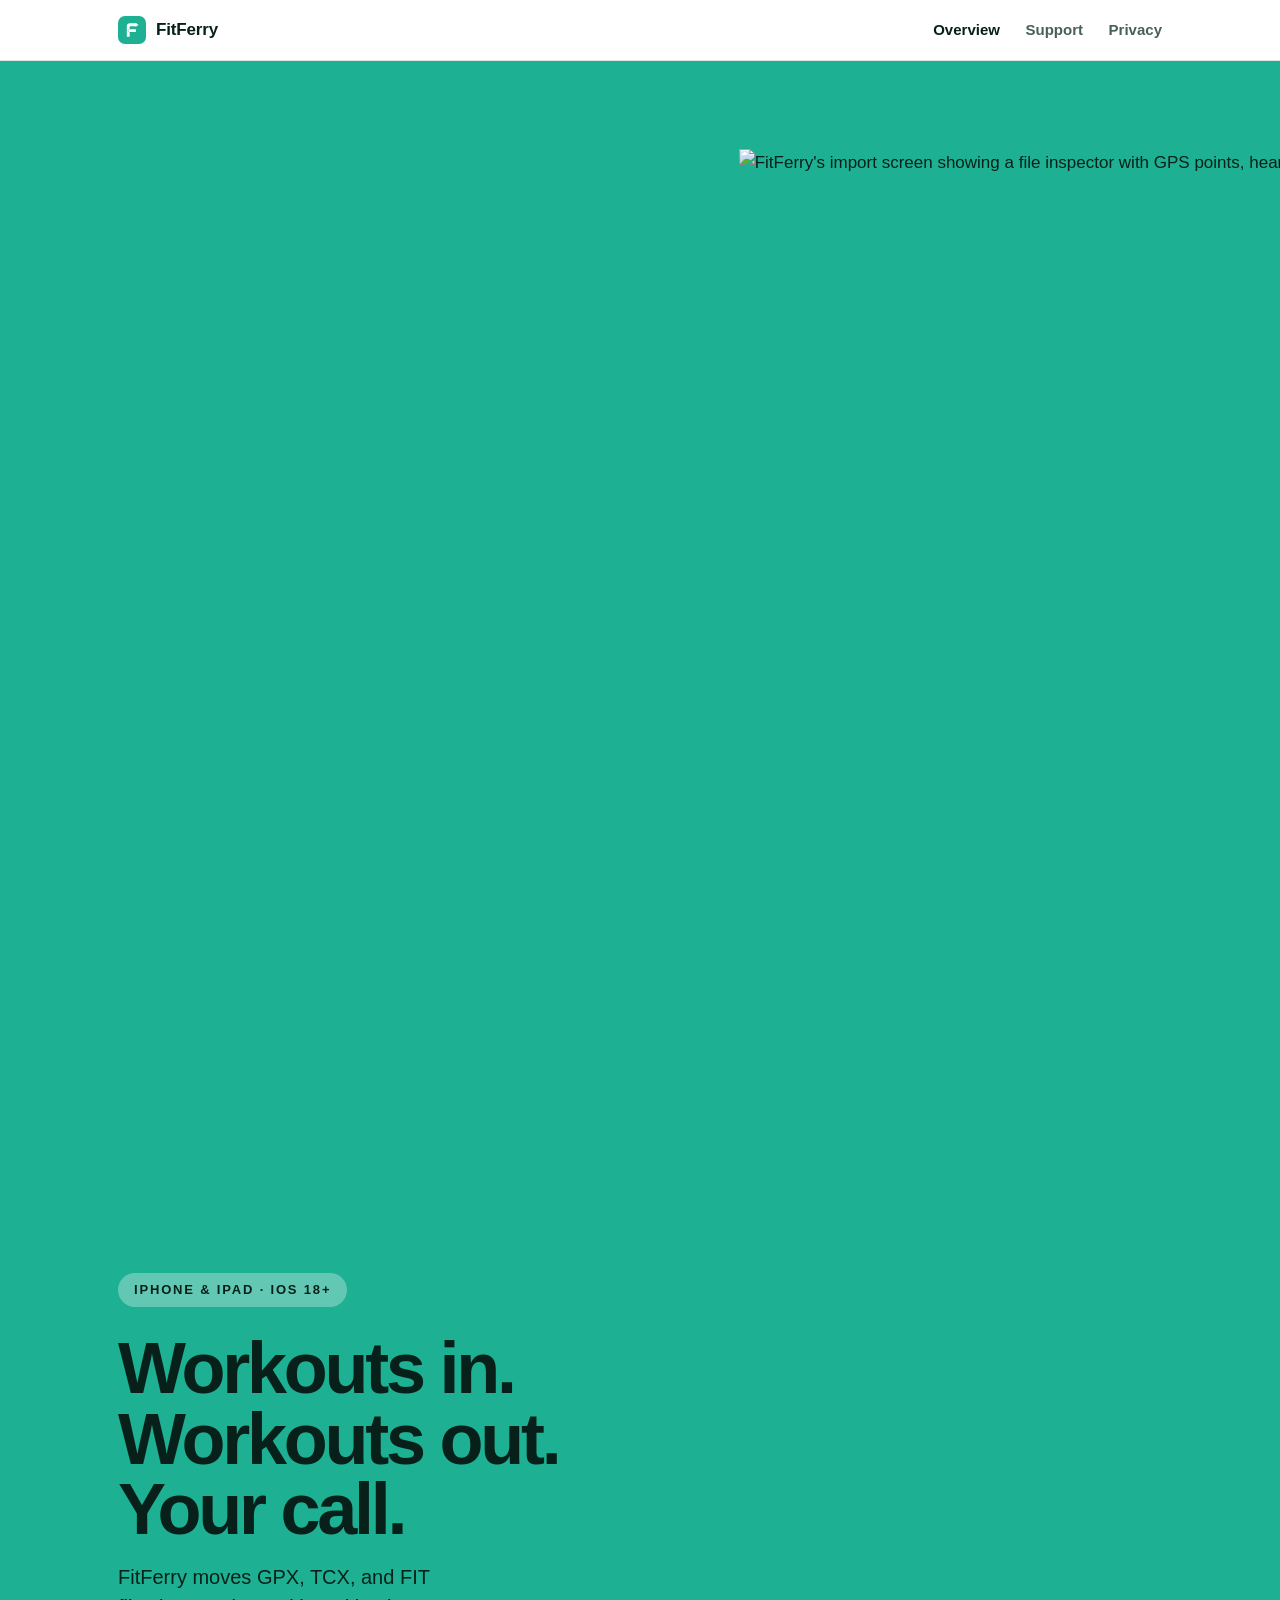
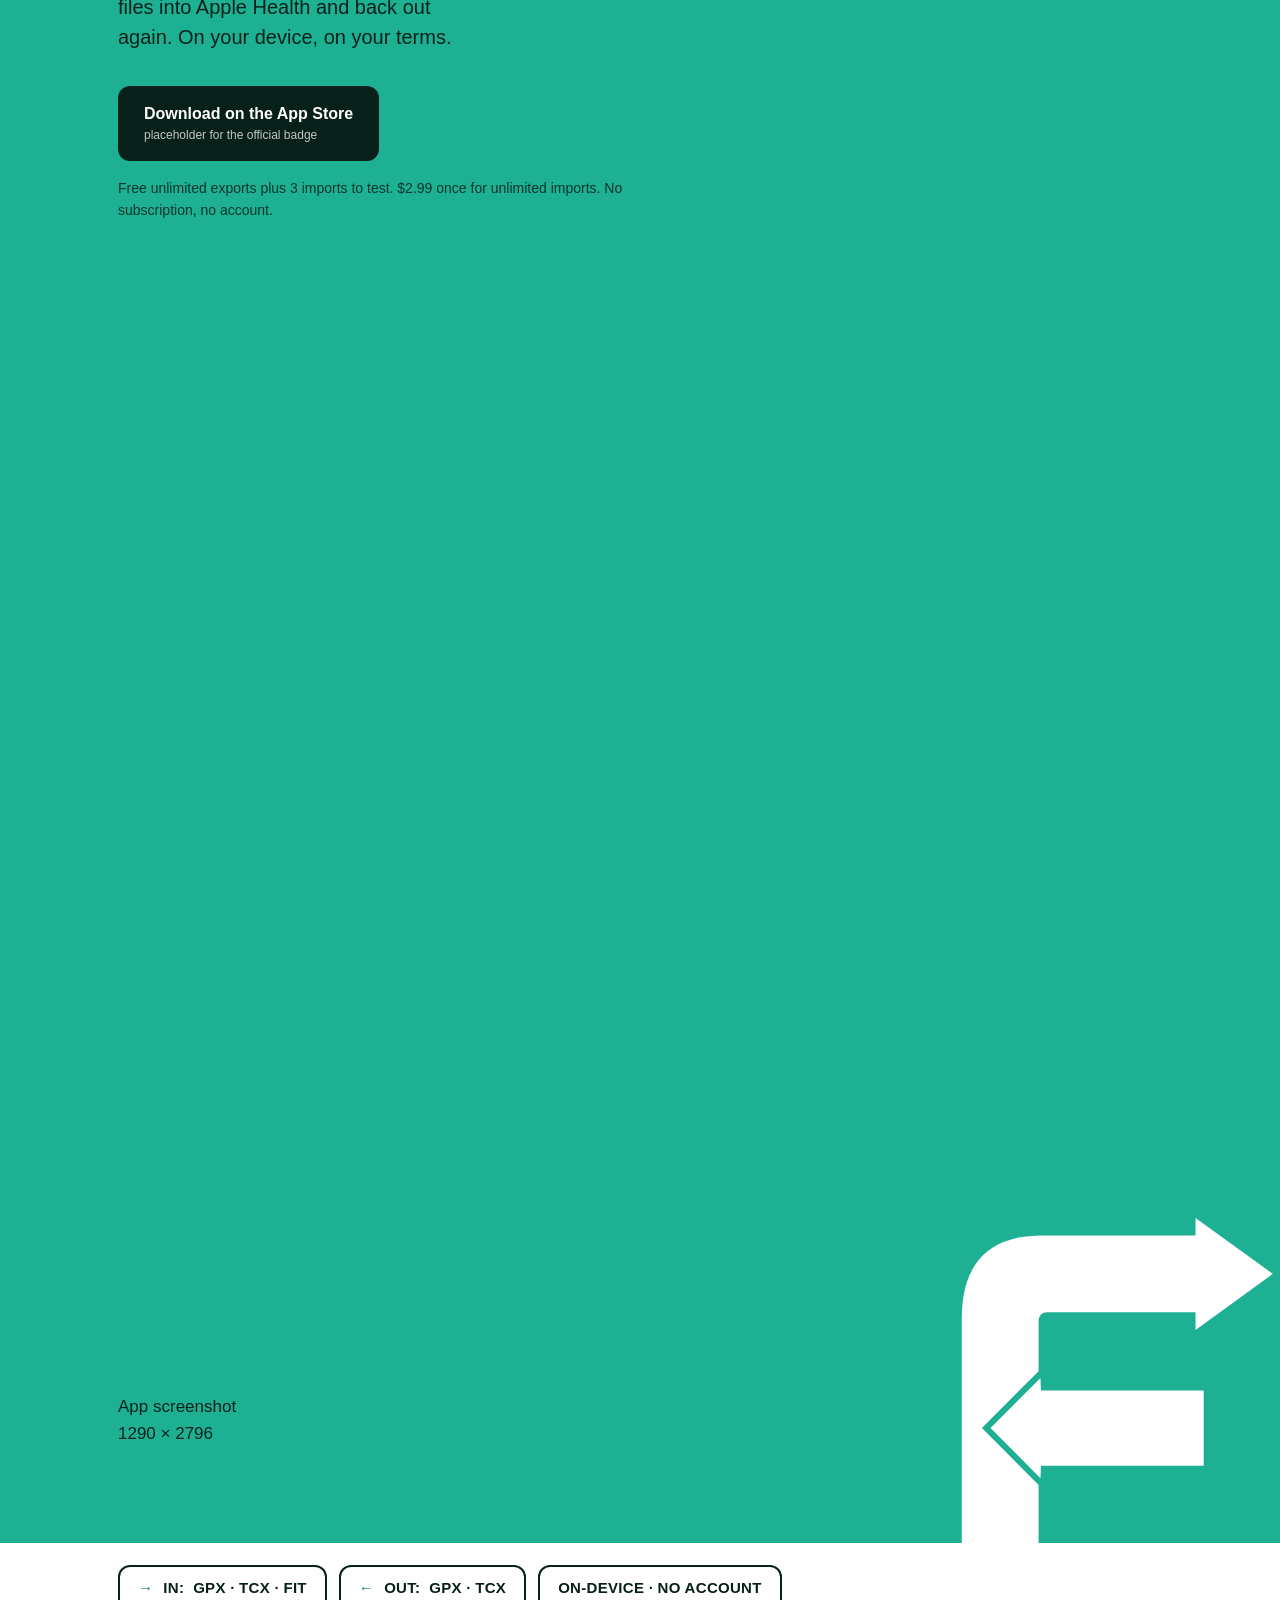
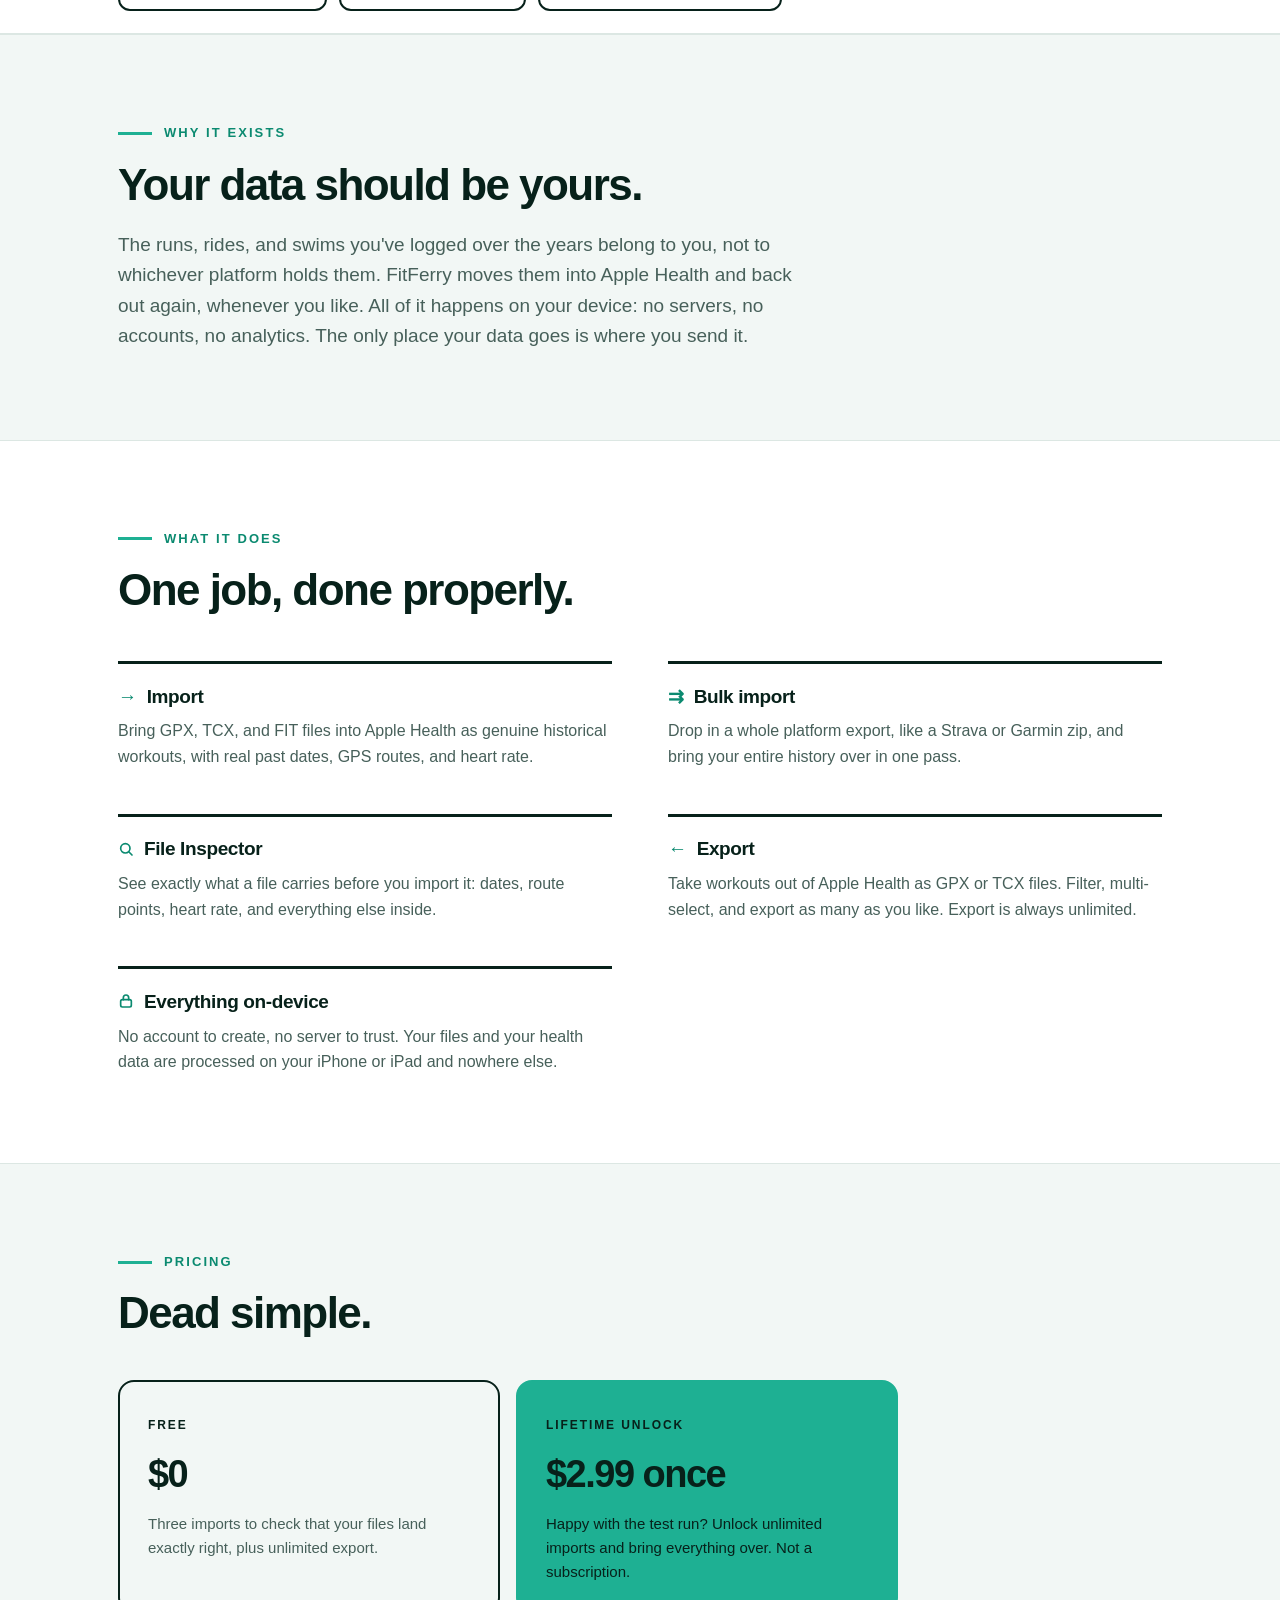
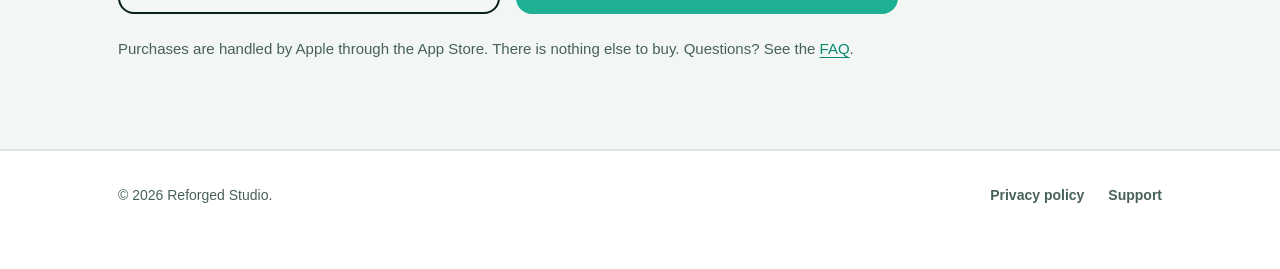
==== fitferry/index.html @ d80f30bd "Update index.html" ====
<!DOCTYPE html>
<html lang="en">
<head>
  <meta charset="utf-8">
  <meta name="viewport" content="width=device-width, initial-scale=1">
  <title>FitFerry — Move workouts in and out of Apple Health</title>
  <meta name="description" content="FitFerry imports GPX, TCX, and FIT files into Apple Health as real historical workouts, and exports them back out. Everything on your device. No account, no subscription.">
  <meta name="theme-color" content="#1EB093">
  <link rel="icon" href="data:image/svg+xml,<svg xmlns='http://www.w3.org/2000/svg' viewBox='0 0 100 100'><rect width='100' height='100' rx='20' fill='%231EB093'/><path fill='%23fff' d='M86 21 L69.9 9.4 L69.9 13 L38 13 Q21.2 13 21.2 30.4 L21.2 87 L37.2 87 L37.2 65 L25.4 53.1 L37.2 41.3 L37.2 31 Q37.2 29 39 29 L69.9 29 L69.9 32.7 Z'/><path fill='%23fff' d='M27.2 53.1 L37.6 42.7 L37.7 45.3 L71.6 45.3 L71.6 61 L37.7 61 L37.6 63.6 Z'/></svg>">
  <link rel="stylesheet" href="styles.css">
</head>
<body>
  <a class="skip-link" href="#main">Skip to content</a>

  <header class="site-header">
    <div class="wrap">
      <a class="brand" href="./">
        <span class="mark">
          <svg width="18" height="18" viewBox="0 0 100 100" aria-hidden="true">
            <path fill="#fff" d="M86 21 L69.9 9.4 L69.9 13 L38 13 Q21.2 13 21.2 30.4 L21.2 87 L37.2 87 L37.2 65 L25.4 53.1 L37.2 41.3 L37.2 31 Q37.2 29 39 29 L69.9 29 L69.9 32.7 Z"/>
            <path fill="#fff" d="M27.2 53.1 L37.6 42.7 L37.7 45.3 L71.6 45.3 L71.6 61 L37.7 61 L37.6 63.6 Z"/>
          </svg>
        </span>
        FitFerry
      </a>
      <nav class="site-nav" aria-label="Site">
        <a href="./" aria-current="page">Overview</a>
        <a href="support.html">Support</a>
        <a href="privacy.html">Privacy</a>
      </nav>
    </div>
  </header>

  <main id="main">

    <!-- ================= Hero ================= -->
    <section class="hero">
      <svg class="big-f" viewBox="0 0 100 100" aria-hidden="true">
        <path fill="#fff" d="M86 21 L69.9 9.4 L69.9 13 L38 13 Q21.2 13 21.2 30.4 L21.2 87 L37.2 87 L37.2 65 L25.4 53.1 L37.2 41.3 L37.2 31 Q37.2 29 39 29 L69.9 29 L69.9 32.7 Z"/>
        <path fill="#fff" d="M27.2 53.1 L37.6 42.7 L37.7 45.3 L71.6 45.3 L71.6 61 L37.7 61 L37.6 63.6 Z"/>
      </svg>
      <div class="wrap">
        <div>
          <span class="tag">iPhone &amp; iPad · iOS 18+</span>
          <h1>Workouts in.<br>Workouts out.<br>Your call.</h1>
          <p class="sub">FitFerry moves GPX, TCX, and FIT files into Apple Health and back out again. On your device, on your terms.</p>

          <!-- PLACEHOLDER: App Store badge.
               Replace this <a> with the official "Download on the App Store" badge
               (SVG from https://developer.apple.com/app-store/marketing/guidelines/)
               and set href to the real App Store product URL. -->
          <a class="cta" href="#">Download on the App Store<small>placeholder for the official badge</small></a>

          <p class="fine">Free unlimited exports plus 3 imports to test. $2.99 once for unlimited imports. No subscription, no account.</p>
        </div>

        <!-- PLACEHOLDER: hero screenshot.
             Replace the inner text with an <img> of the app's main screen.
             Intended asset: iPhone screenshot, 1290 × 2796 px (6.7-inch),
             displayed inside this CSS device frame. Include descriptive alt text. -->
        <img src="hero-screenshot.png" alt="FitFerry's import screen showing a file inspector with GPS points, heart rate, and elevation data" width="1290" height="2796">
          <span>App screenshot<br>1290 × 2796</span>
        </div>
      </div>
    </section>

    <!-- ================= Signpost row ================= -->
    <div class="signs">
      <div class="wrap">
        <span class="sign"><span class="arr" aria-hidden="true">→</span> IN:&nbsp;&nbsp;GPX · TCX · FIT</span>
        <span class="sign"><span class="arr" aria-hidden="true">←</span> OUT:&nbsp;&nbsp;GPX · TCX</span>
        <span class="sign">ON-DEVICE · NO ACCOUNT</span>
      </div>
    </div>

    <!-- ================= Ethos ================= -->
    <section class="section band">
      <div class="wrap">
        <span class="eyebrow">Why it exists</span>
        <h2>Your data should be yours.</h2>
        <p class="lede">The runs, rides, and swims you've logged over the years belong to you, not to whichever platform holds them. FitFerry moves them into Apple Health and back out again, whenever you like. All of it happens on your device: no servers, no accounts, no analytics. The only place your data goes is where you send it.</p>
      </div>
    </section>

    <!-- ================= Features ================= -->
    <section class="section" aria-labelledby="features-heading">
      <div class="wrap">
        <span class="eyebrow">What it does</span>
        <h2 id="features-heading">One job, done properly.</h2>

        <div class="features-grid">
          <article class="feature">
            <h3><span class="a" aria-hidden="true">→</span> Import</h3>
            <p>Bring GPX, TCX, and FIT files into Apple Health as genuine historical workouts, with real past dates, GPS routes, and heart rate.</p>
          </article>

          <article class="feature">
            <h3><span class="a" aria-hidden="true">⇉</span> Bulk import</h3>
            <p>Drop in a whole platform export, like a Strava or Garmin zip, and bring your entire history over in one pass.</p>
          </article>

          <article class="feature">
            <h3><span class="a" aria-hidden="true"><svg width="16" height="16" viewBox="0 0 24 24" fill="none" stroke="currentColor" stroke-width="2.5" stroke-linecap="round" style="position:relative; top:1.5px"><circle cx="11" cy="11" r="7"/><path d="m21 21-4.5-4.5"/></svg></span> File Inspector</h3>
            <p>See exactly what a file carries before you import it: dates, route points, heart rate, and everything else inside.</p>
          </article>

          <article class="feature">
            <h3><span class="a" aria-hidden="true">←</span> Export</h3>
            <p>Take workouts out of Apple Health as GPX or TCX files. Filter, multi-select, and export as many as you like. Export is always unlimited.</p>
          </article>

          <article class="feature">
            <h3><span class="a" aria-hidden="true"><svg width="16" height="16" viewBox="0 0 24 24" fill="none" stroke="currentColor" stroke-width="2.5" stroke-linecap="round" stroke-linejoin="round" style="position:relative; top:1.5px"><rect x="4" y="10" width="16" height="11" rx="2.5"/><path d="M8 10V7a4 4 0 0 1 8 0v3"/></svg></span> Everything on-device</h3>
            <p>No account to create, no server to trust. Your files and your health data are processed on your iPhone or iPad and nowhere else.</p>
          </article>
        </div>
      </div>
    </section>

    <!-- ================= Pricing ================= -->
    <section class="section band" aria-labelledby="pricing-heading">
      <div class="wrap">
        <span class="eyebrow">Pricing</span>
        <h2 id="pricing-heading">Dead simple.</h2>

        <div class="pricing-grid">
          <div class="price">
            <span class="p-label">Free</span>
            <span class="p-num">$0</span>
            <p>Three imports to check that your files land exactly right, plus unlimited export.</p>
          </div>
          <div class="price hot">
            <span class="p-label">Lifetime unlock</span>
            <span class="p-num">$2.99 once</span>
            <p>Happy with the test run? Unlock unlimited imports and bring everything over. Not a subscription.</p>
          </div>
        </div>

        <p class="pricing-note">Purchases are handled by Apple through the App Store. There is nothing else to buy. Questions? See the <a href="support.html#faq">FAQ</a>.</p>
      </div>
    </section>

  </main>

  <footer class="site-footer">
    <div class="wrap">
      <p>© 2026 Reforged Studio.</p>
      <nav class="footer-nav" aria-label="Footer">
        <a href="privacy.html">Privacy policy</a>
        <a href="support.html">Support</a>
      </nav>
    </div>
  </footer>
</body>
</html>
---- fitferry/styles.css ----
/* ==========================================================================
   FitFerry — styles.css
   Direction: "Wayfinding". Flat brand green, heavy tight type, arrows
   doing real work. One stylesheet for all three pages. No frameworks.
   ========================================================================== */

/* ---- Tokens ------------------------------------------------------------ */

:root {
  color-scheme: light dark;

  --green: #1EB093;        /* brand green, sampled from the app icon */
  --green-text: #0B8A70;   /* darker green, safe for text on light bg */
  --ink: #07211A;
  --ink-2: #47605A;
  --paper: #FFFFFF;
  --paper-2: #F2F7F5;
  --line: #DCE7E3;

  /* green blocks are always brand green, in both color schemes */
  --hero-ink: #07211A;

  --col: 1100px;
  --measure: 64ch;
}

@media (prefers-color-scheme: dark) {
  :root {
    --green-text: #2BC7A4;
    --ink: #E9F1EE;
    --ink-2: #93A8A1;
    --paper: #0C1512;
    --paper-2: #101B17;
    --line: #22332D;
  }
}

/* ---- Base -------------------------------------------------------------- */

* { box-sizing: border-box; }

html { scroll-behavior: smooth; }

@media (prefers-reduced-motion: reduce) {
  html { scroll-behavior: auto; }
  *, *::before, *::after {
    animation-duration: 0.01ms !important;
    transition-duration: 0.01ms !important;
  }
}

body {
  margin: 0;
  background: var(--paper);
  color: var(--ink);
  font-family: -apple-system, BlinkMacSystemFont, "SF Pro Text", "Segoe UI",
    Roboto, Helvetica, Arial, sans-serif;
  font-size: 1.0625rem;
  line-height: 1.6;
  -webkit-font-smoothing: antialiased;
  text-rendering: optimizeLegibility;
}

h1, h2, h3 { text-wrap: balance; margin: 0 0 0.5em; }
p { margin: 0 0 1em; }
p:last-child { margin-bottom: 0; }

a { color: var(--green-text); text-underline-offset: 0.18em; }
a:hover { color: var(--ink); }

:focus-visible {
  outline: 3px solid var(--green);
  outline-offset: 3px;
  border-radius: 4px;
}

.wrap {
  max-width: var(--col);
  margin: 0 auto;
  padding: 0 clamp(1.25rem, 4vw, 1.75rem);
}

/* Skip link */
.skip-link {
  position: absolute; left: -999px; top: 0; z-index: 10;
  background: var(--ink); color: var(--paper);
  padding: 0.6rem 1rem; border-radius: 0 0 10px 0;
  font-weight: 700; text-decoration: none;
}
.skip-link:focus { left: 0; }

/* Eyebrow with signage bar */
.eyebrow {
  display: flex; align-items: center; gap: 12px;
  font-size: 0.8125rem; font-weight: 800;
  letter-spacing: 0.16em; text-transform: uppercase;
  color: var(--green-text); margin-bottom: 1.1rem;
}
.eyebrow::before { content: ""; width: 34px; height: 3px; background: var(--green); flex: none; }

h2 {
  font-size: clamp(1.9rem, 4vw, 2.75rem);
  font-weight: 800; letter-spacing: -0.035em; line-height: 1.05;
}
.lede { font-size: 1.1875rem; color: var(--ink-2); max-width: var(--measure); text-wrap: pretty; }

/* ---- Header ------------------------------------------------------------ */

.site-header { border-bottom: 1px solid var(--line); background: var(--paper); }
.site-header .wrap {
  display: flex; align-items: center; justify-content: space-between;
  gap: 1rem; height: 60px;
}
.brand {
  display: inline-flex; align-items: center; gap: 10px;
  font-weight: 700; font-size: 1.0625rem; letter-spacing: -0.01em;
  color: var(--ink); text-decoration: none;
}
.brand:hover { color: var(--ink); }
.mark {
  width: 28px; height: 28px; border-radius: 7px;
  background: var(--green); display: grid; place-items: center; flex: none;
}
.site-nav { display: flex; gap: clamp(1rem, 3vw, 1.6rem); }
.site-nav a {
  color: var(--ink-2); text-decoration: none;
  font-size: 0.9375rem; font-weight: 600;
}
.site-nav a:hover, .site-nav a[aria-current="page"] { color: var(--ink); }

/* ---- Green blocks: home hero + sub-page headers ------------------------- */

.hero, .page-hero {
  background: var(--green); color: var(--hero-ink);
  position: relative; overflow: hidden;
}
.hero a:not(.cta), .page-hero a { color: var(--hero-ink); }

.tag {
  display: inline-flex; align-items: center;
  font-size: 0.8125rem; font-weight: 800;
  letter-spacing: 0.14em; text-transform: uppercase;
  background: rgba(255, 255, 255, 0.3);
  border-radius: 999px; padding: 7px 16px; margin-bottom: 1.6rem;
}

/* Home hero */
.hero .wrap {
  position: relative; z-index: 1;
  padding-top: clamp(3.5rem, 8vw, 5.5rem);
  padding-bottom: clamp(3.5rem, 8vw, 6rem);
  display: grid;
  grid-template-columns: minmax(0, 1.15fr) minmax(0, 0.85fr);
  gap: clamp(2rem, 5vw, 3rem);
  align-items: center;
}
.hero h1 {
  font-size: clamp(2.75rem, 6.5vw, 4.5rem);
  line-height: 0.98; font-weight: 800; letter-spacing: -0.045em;
  margin-bottom: 1.1rem;
}
.hero .sub {
  font-size: 1.25rem; line-height: 1.5; font-weight: 500;
  max-width: 30ch; margin-bottom: 2.1rem; text-wrap: pretty;
}
.cta {
  display: inline-block; background: var(--hero-ink); color: #fff;
  text-decoration: none; font-weight: 700; font-size: 1rem;
  padding: 15px 26px; border-radius: 12px;
}
.cta:hover { color: #fff; background: #0d3229; }
.cta small { display: block; font-weight: 500; font-size: 0.75rem; opacity: 0.75; }
.hero .fine { font-size: 0.875rem; font-weight: 500; margin-top: 1rem; opacity: 0.85; }

/* Sub-page header band */
.page-hero .wrap {
  position: relative; z-index: 1;
  padding-top: clamp(2.75rem, 6vw, 4rem);
  padding-bottom: clamp(2.75rem, 6vw, 4rem);
}
.page-hero h1 {
  font-size: clamp(2.5rem, 5.5vw, 3.75rem);
  line-height: 0.98; font-weight: 800; letter-spacing: -0.045em;
  margin-bottom: 0.6rem;
}
.page-hero .sub {
  font-size: 1.1875rem; font-weight: 500; max-width: 52ch;
  margin: 0; text-wrap: pretty;
}
.page-hero .doc-date { font-size: 0.875rem; font-weight: 600; margin: 1.1rem 0 0; opacity: 0.85; }

/* Giant watermark of the app mark, cropped by the block edge */
.big-f { position: absolute; right: -60px; bottom: -110px; width: 480px; }
.page-hero .big-f { width: 300px; right: -70px; bottom: -130px; }

/* Device frame (screenshot placeholder) */
.device {
  justify-self: center; position: relative; z-index: 1;
  width: min(240px, 64vw); aspect-ratio: 1290 / 2796;
  border: 9px solid var(--hero-ink); border-radius: 40px;
  background: #fff; color: #47605A;
  display: grid; place-items: center; text-align: center;
  font-size: 0.8125rem; padding: 0.75rem;
  box-shadow: 0 30px 60px -30px rgba(4, 40, 32, 0.55);
}

/* ---- Signpost rows ------------------------------------------------------- */

.signs { border-bottom: 1px solid var(--line); background: var(--paper); }
.signs .wrap { display: flex; flex-wrap: wrap; gap: 12px; padding-top: 22px; padding-bottom: 22px; }
.sign {
  display: inline-flex; align-items: center; gap: 10px;
  border: 2px solid var(--ink); border-radius: 12px;
  padding: 9px 18px; font-weight: 800; font-size: 0.9375rem;
  letter-spacing: 0.02em; color: var(--ink);
}
.sign .arr { color: var(--green-text); }
a.sign { text-decoration: none; }
a.sign:hover { background: var(--paper-2); color: var(--ink); }

/* ---- Sections ------------------------------------------------------------ */

.section { padding: clamp(3.5rem, 8vw, 5.5rem) 0; }
.band { background: var(--paper-2); border-top: 1px solid var(--line); border-bottom: 1px solid var(--line); }

/* Features */
.features-grid {
  display: grid; grid-template-columns: repeat(2, minmax(0, 1fr));
  gap: 2.75rem 3.5rem; margin-top: 3rem;
}
.feature { border-top: 3px solid var(--ink); padding-top: 1.1rem; }
.feature h3 {
  font-size: 1.1875rem; font-weight: 800; letter-spacing: -0.02em;
  display: flex; gap: 10px; align-items: baseline; margin-bottom: 0.4rem;
}
.feature h3 .a { color: var(--green-text); flex: none; }
.feature p { color: var(--ink-2); font-size: 1rem; }

/* Pricing */
.pricing-grid {
  display: grid; grid-template-columns: repeat(2, minmax(0, 1fr));
  gap: 16px; max-width: 780px; margin-top: 2.75rem;
}
.price { border: 2px solid var(--ink); border-radius: 16px; padding: 28px; }
.price.hot { background: var(--green); border-color: var(--green); color: #07211A; }
.price .p-label {
  font-size: 0.75rem; font-weight: 800;
  letter-spacing: 0.16em; text-transform: uppercase;
}
.price .p-num {
  display: block; font-size: 2.375rem; font-weight: 800;
  letter-spacing: -0.04em; margin: 6px 0 8px;
}
.price p { margin: 0; font-size: 0.9375rem; color: var(--ink-2); font-weight: 500; }
.price.hot p { color: #07211A; }
.pricing-note { margin-top: 1.4rem; font-size: 0.9375rem; color: var(--ink-2); }

/* FAQ */
.faq { margin-top: 2.75rem; max-width: var(--measure); display: grid; gap: 2rem; }
.faq h3 { font-size: 1.125rem; font-weight: 800; letter-spacing: -0.015em; margin-bottom: 0.35rem; }
.faq h3::before { content: "→ "; color: var(--green-text); }
.faq p { color: var(--ink-2); }

/* ---- Footer --------------------------------------------------------------- */

.site-footer {
  border-top: 1px solid var(--line);
  padding: 2.1rem 0 3rem; color: var(--ink-2); font-size: 0.875rem;
}
.site-footer .wrap {
  display: flex; flex-wrap: wrap; justify-content: space-between;
  align-items: baseline; gap: 0.75rem 2rem;
}
.footer-nav { display: flex; gap: 1.5rem; }
.footer-nav a { color: var(--ink-2); text-decoration: none; font-weight: 600; }
.footer-nav a:hover { color: var(--ink); text-decoration: underline; }

/* ---- Document content (privacy, support) ----------------------------------- */

.doc { padding: clamp(2.75rem, 6vw, 4rem) 0 clamp(3.5rem, 8vw, 5.5rem); }
/* Same column as the banner above, so body copy lines up with the banner
   text on the left; individual blocks are capped for a readable measure. */
.doc .wrap { max-width: var(--col); }
.doc .wrap > * { max-width: 800px; }
.doc > .wrap > p:first-child { font-size: 1.125rem; }

/* Signage bar above every section heading */
.doc h2 {
  font-size: clamp(1.5rem, 3vw, 1.875rem);
  font-weight: 800; letter-spacing: -0.03em;
  margin-top: 3rem;
}
.doc h2::before {
  content: ""; display: block;
  width: 34px; height: 4px; background: var(--green);
  margin-bottom: 12px; border-radius: 2px;
}
.doc h3 { font-size: 1.0625rem; font-weight: 800; letter-spacing: -0.01em; margin-top: 2rem; }
.doc h3::before { content: "→ "; color: var(--green-text); }

.doc p, .doc li { color: var(--ink-2); }
.doc p strong, .doc li strong { color: var(--ink); }

/* Arrow list markers */
.doc ul { margin: 0 0 1em; padding: 0; list-style: none; }
.doc li { position: relative; padding-left: 1.6rem; margin-bottom: 0.55em; }
.doc li::before {
  content: "→"; position: absolute; left: 0; top: 0;
  color: var(--green-text); font-weight: 800;
}

/* Sign-style callout */
.callout {
  border: 2px solid var(--ink); border-radius: 14px;
  padding: 1.1rem 1.35rem; margin: 1.75rem 0;
}
.callout p { margin: 0; color: var(--ink); font-weight: 500; }
.callout p strong { text-transform: uppercase; letter-spacing: 0.08em; font-size: 0.8125rem; display: block; margin-bottom: 0.35rem; color: var(--green-text); }

/* Contact sign: the email as a destination */
.contact-sign {
  display: inline-flex; align-items: center; gap: 12px;
  border: 2px solid var(--ink); border-radius: 14px;
  padding: 16px 24px; margin-top: 0.5rem;
  font-weight: 800; font-size: 1.125rem; letter-spacing: -0.01em;
  color: var(--ink); text-decoration: none;
}
.contact-sign .arr { color: var(--green-text); }
.contact-sign:hover { background: var(--paper-2); color: var(--ink); }

/* ---- Responsive ------------------------------------------------------------ */

@media (max-width: 860px) {
  .hero .wrap { grid-template-columns: 1fr; }
  .big-f { width: 340px; right: -90px; bottom: -80px; }
  .page-hero .big-f { width: 240px; right: -80px; bottom: -110px; }
  .device { margin-top: 0.5rem; }
  .features-grid { grid-template-columns: 1fr; gap: 2.25rem; }
  .pricing-grid { grid-template-columns: 1fr; }
}

@media (max-width: 480px) {
  .site-nav { gap: 0.9rem; }
  .site-nav a { font-size: 0.875rem; }
  .hero h1 { font-size: clamp(2.4rem, 11vw, 2.75rem); }
}

/* ---- Print (the privacy policy is a document people may print) ------------- */

@media print {
  .site-header, .site-footer, .signs, .big-f { display: none; }
  body { background: #fff; color: #000; }
  .hero, .page-hero { background: #fff; color: #000; }
  .doc p, .doc li { color: #222; }
  a { color: #000; }
}
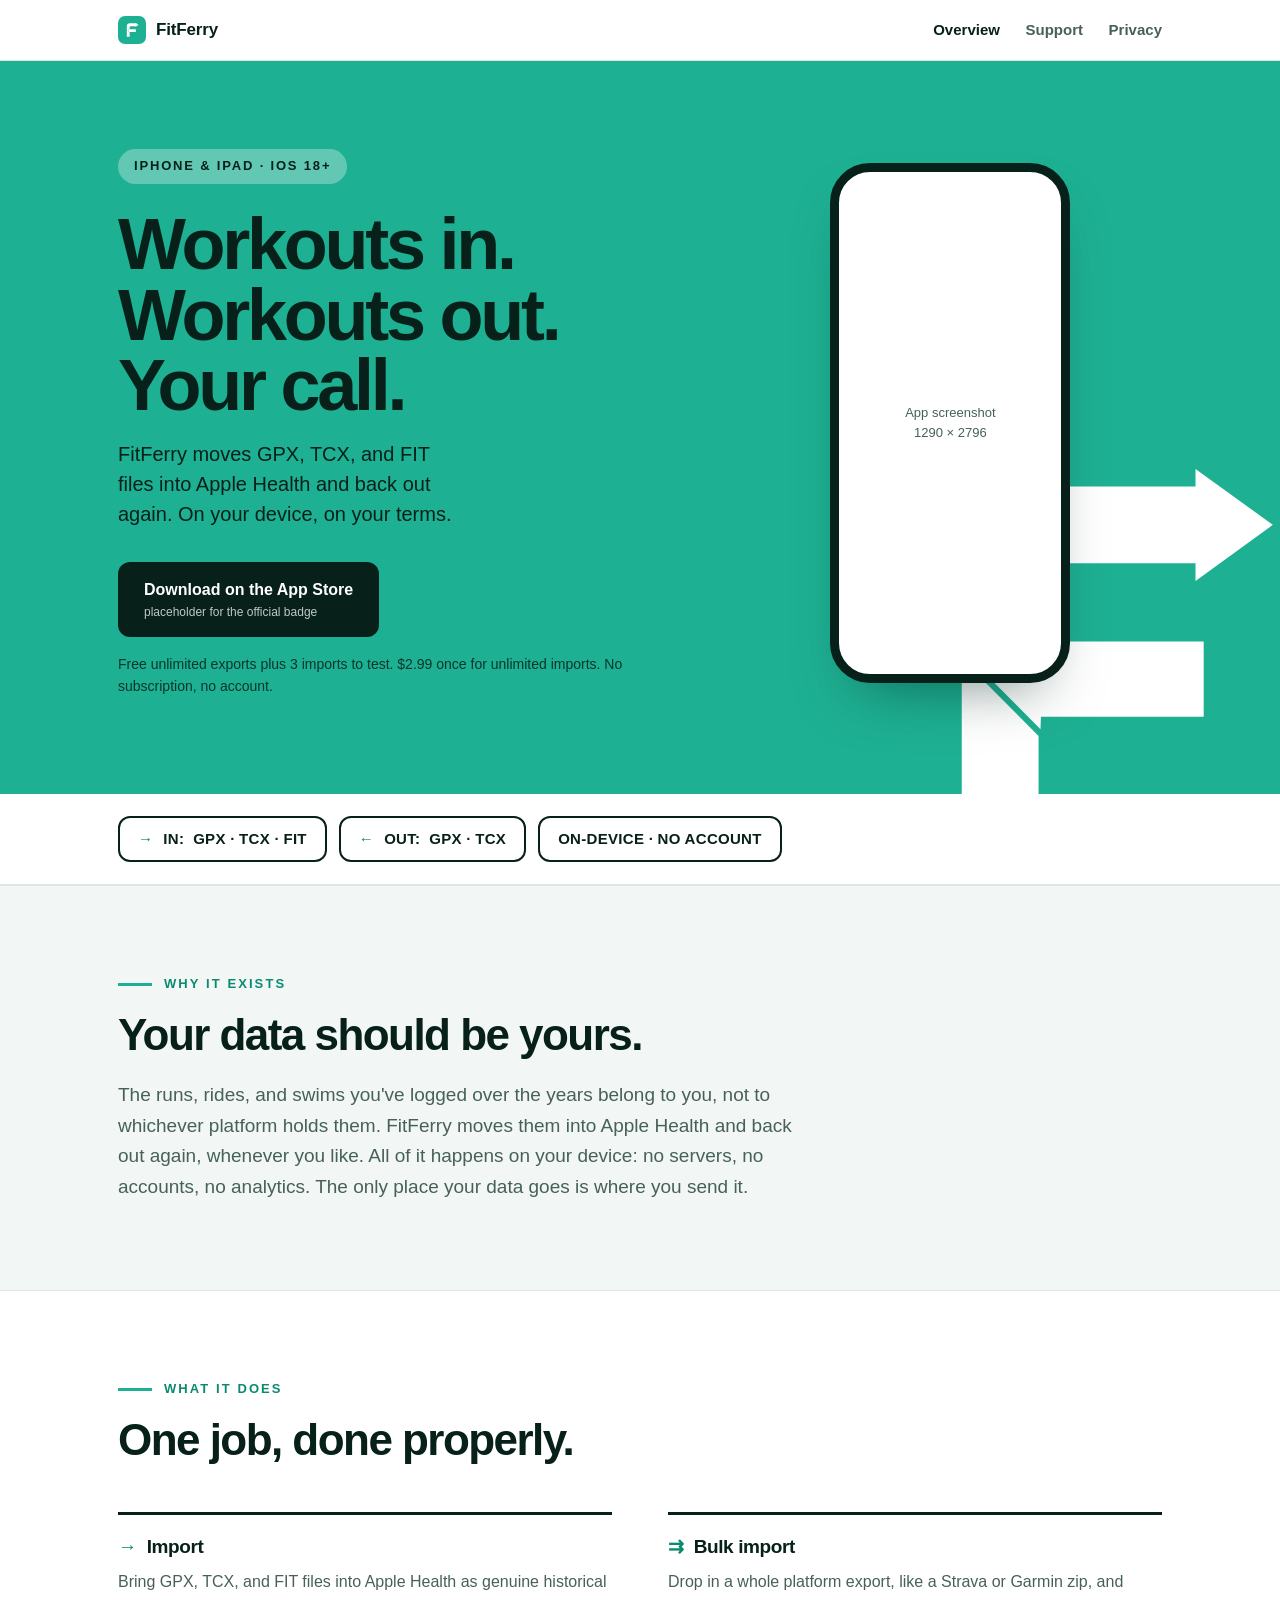
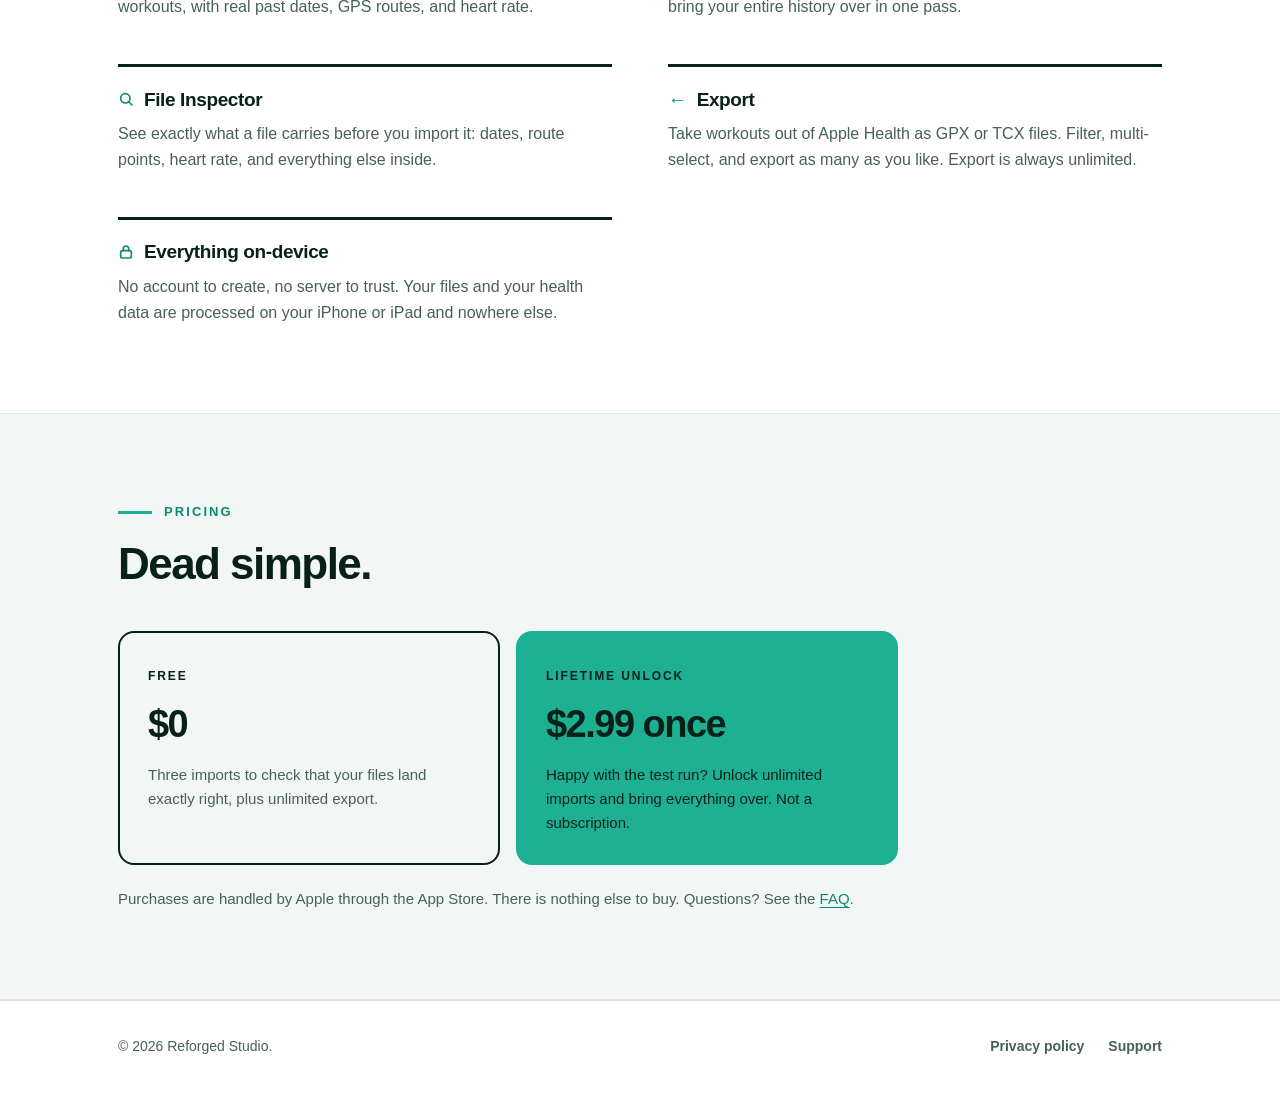
==== commit 81fcf168: "Update index.html" ====
--- a/fitferry/index.html
+++ b/fitferry/index.html
@@ -58,7 +58,7 @@
              Replace the inner text with an <img> of the app's main screen.
              Intended asset: iPhone screenshot, 1290 × 2796 px (6.7-inch),
              displayed inside this CSS device frame. Include descriptive alt text. -->
-        <img src="hero-screenshot.png" alt="FitFerry's import screen showing a file inspector with GPS points, heart rate, and elevation data" width="1290" height="2796">
+        <div class="device" role="img" aria-label="Placeholder for a screenshot of FitFerry's import screen">
           <span>App screenshot<br>1290 × 2796</span>
         </div>
       </div>
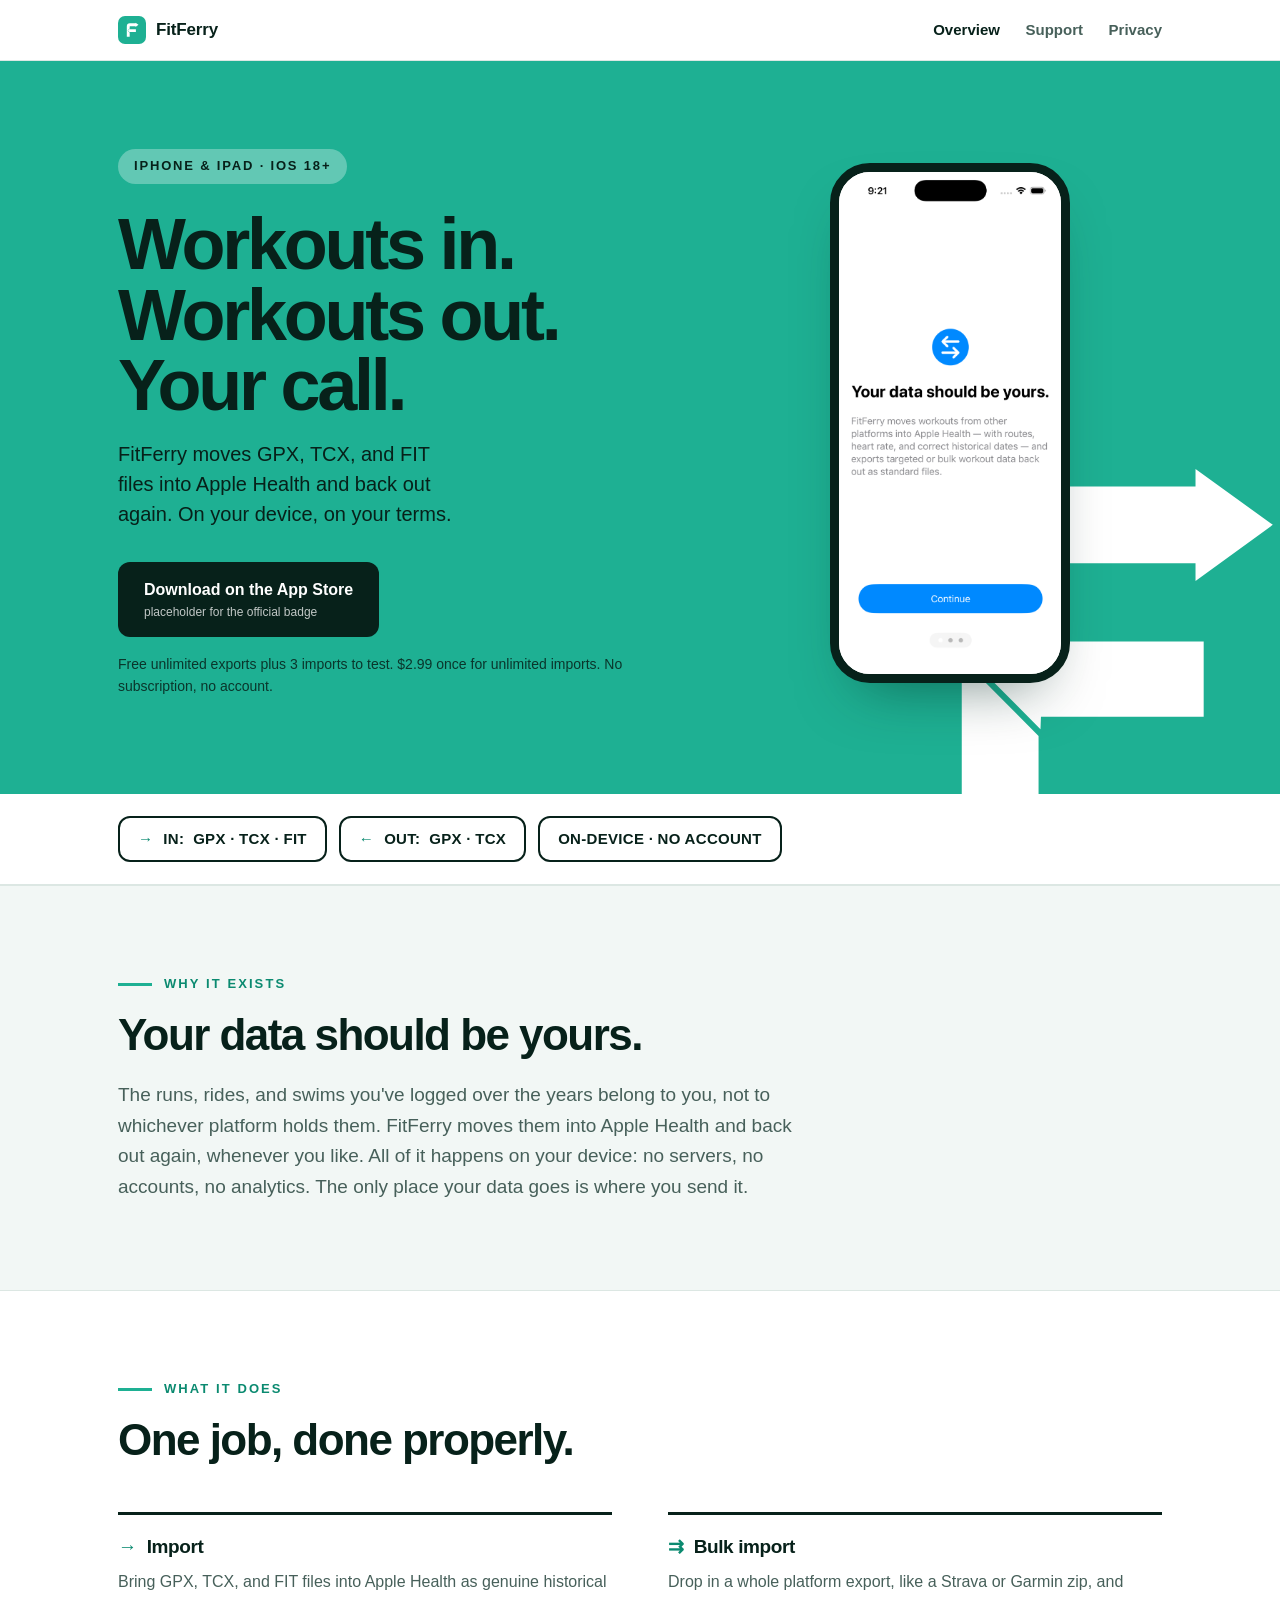
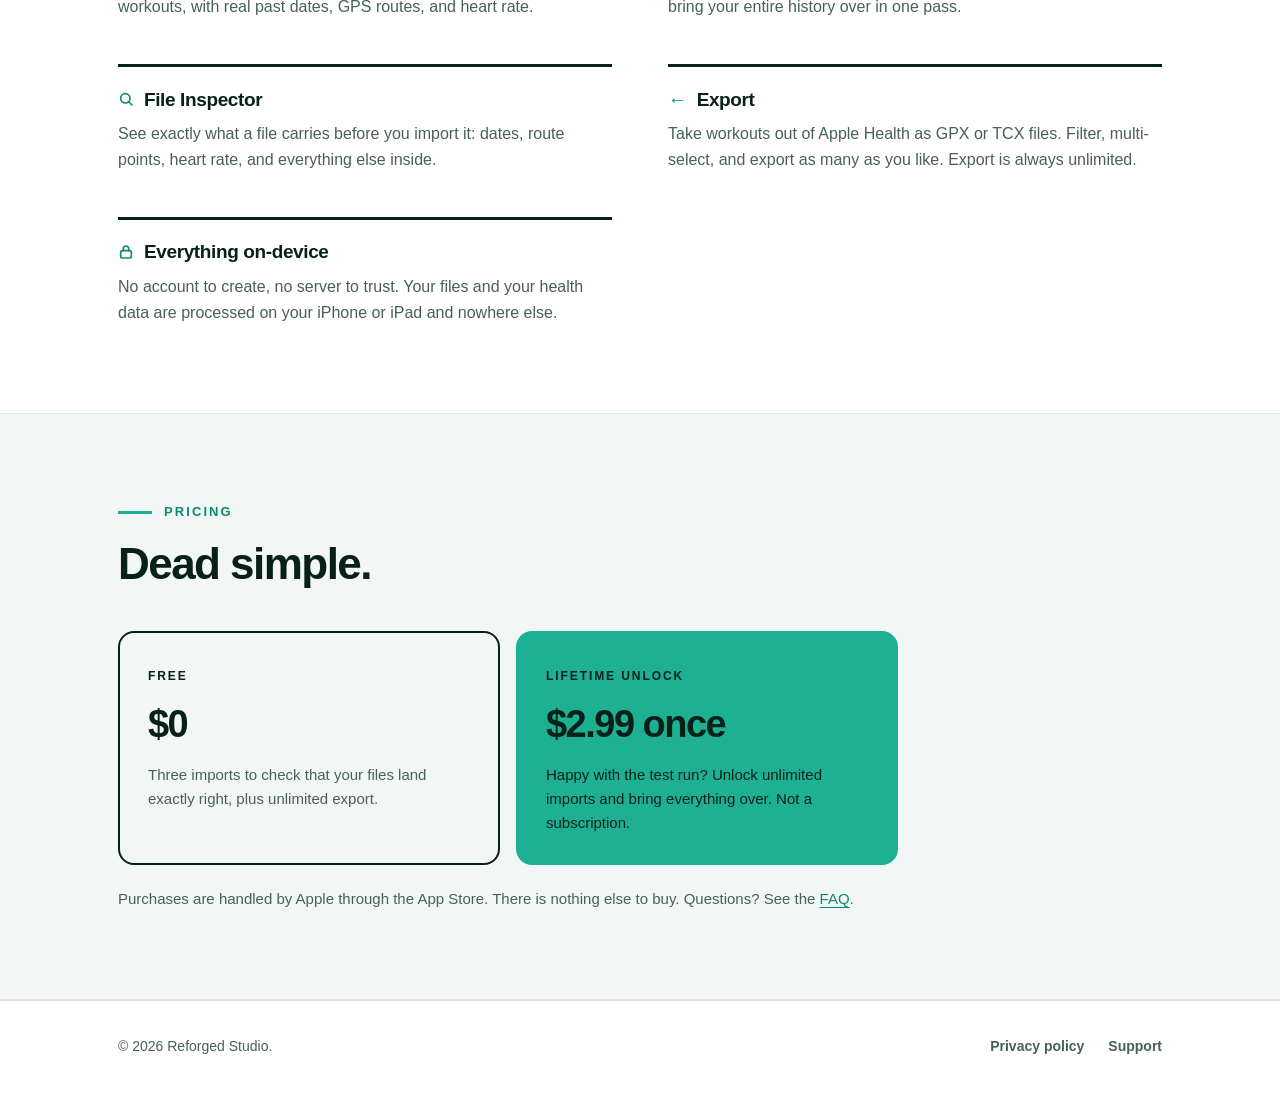
==== commit 10781f79: "Update index.html" ====
--- a/fitferry/index.html
+++ b/fitferry/index.html
@@ -58,8 +58,8 @@
              Replace the inner text with an <img> of the app's main screen.
              Intended asset: iPhone screenshot, 1290 × 2796 px (6.7-inch),
              displayed inside this CSS device frame. Include descriptive alt text. -->
-        <div class="device" role="img" aria-label="Placeholder for a screenshot of FitFerry's import screen">
-          <span>App screenshot<br>1290 × 2796</span>
+        <div class="device">
+          <img src="hero-screenshot.png" alt="FitFerry's import screen showing a file inspector with GPS route, heart rate, and elevation data" width="1290" height="2796">
         </div>
       </div>
     </section>
--- a/fitferry/styles.css
+++ b/fitferry/styles.css
@@ -200,8 +200,14 @@
   border: 9px solid var(--hero-ink); border-radius: 40px;
   background: #fff; color: #47605A;
   display: grid; place-items: center; text-align: center;
-  font-size: 0.8125rem; padding: 0.75rem;
+  font-size: 0.8125rem; padding: 0;
   box-shadow: 0 30px 60px -30px rgba(4, 40, 32, 0.55);
+}
+.device img {
+  width: 100%;
+  height: 100%;
+  object-fit: cover;
+  border-radius: 31px;
 }
 
 /* ---- Signpost rows ------------------------------------------------------- */
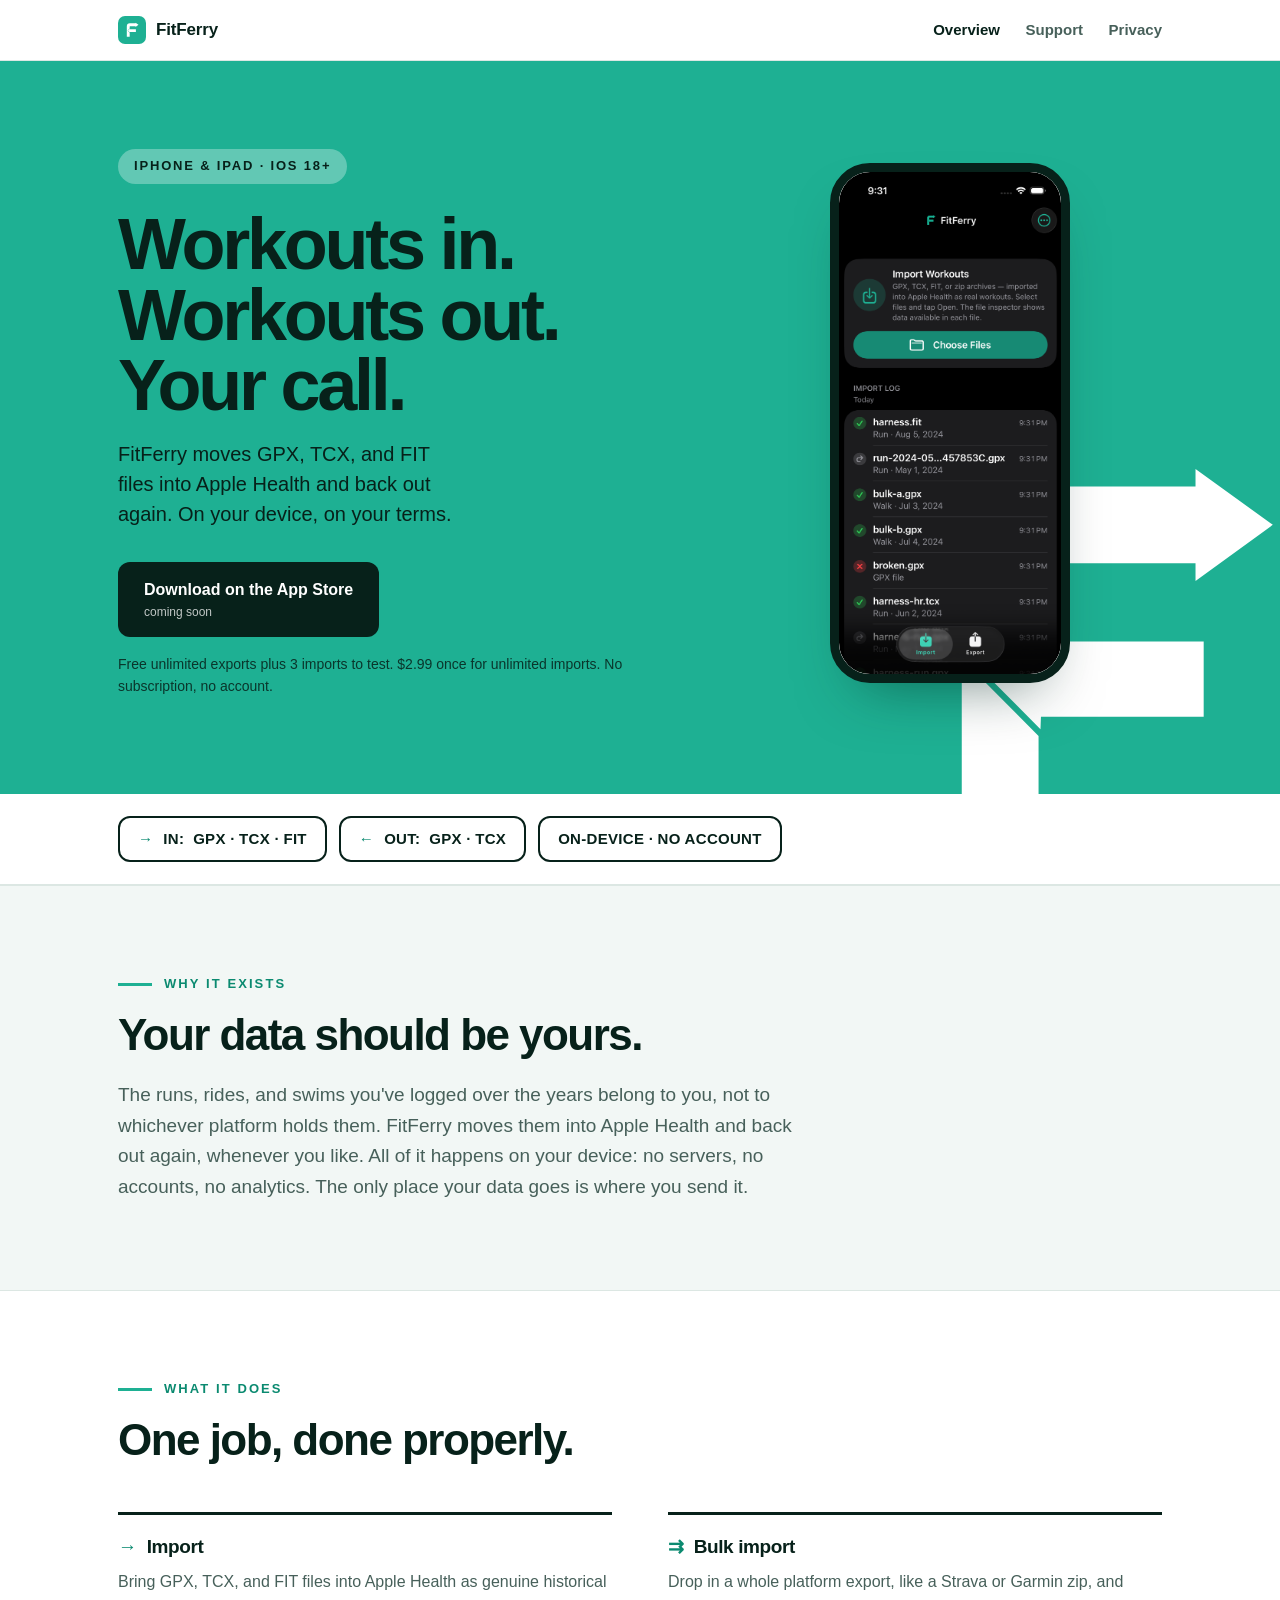
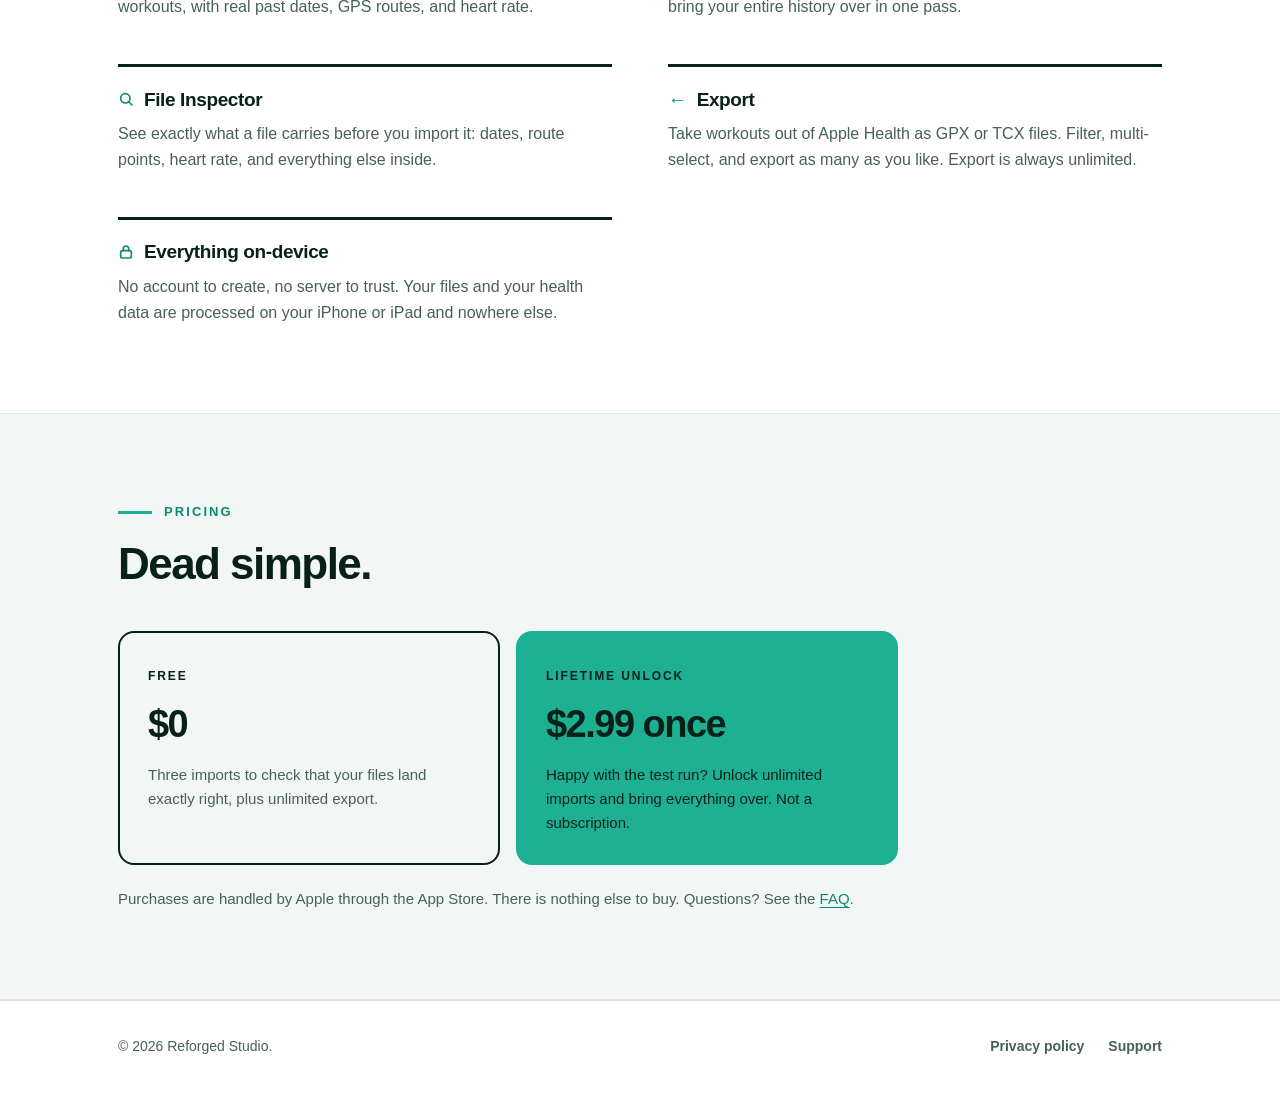
==== commit ff0242e5: "Update index.html" ====
--- a/fitferry/index.html
+++ b/fitferry/index.html
@@ -49,7 +49,7 @@
                Replace this <a> with the official "Download on the App Store" badge
                (SVG from https://developer.apple.com/app-store/marketing/guidelines/)
                and set href to the real App Store product URL. -->
-          <a class="cta" href="#">Download on the App Store<small>placeholder for the official badge</small></a>
+          <a class="cta" href="#">Download on the App Store<small>coming soon</small></a>
 
           <p class="fine">Free unlimited exports plus 3 imports to test. $2.99 once for unlimited imports. No subscription, no account.</p>
         </div>
--- a/fitferry/styles.css
+++ b/fitferry/styles.css
@@ -198,9 +198,9 @@
   justify-self: center; position: relative; z-index: 1;
   width: min(240px, 64vw); aspect-ratio: 1290 / 2796;
   border: 9px solid var(--hero-ink); border-radius: 40px;
-  background: #fff; color: #47605A;
-  display: grid; place-items: center; text-align: center;
-  font-size: 0.8125rem; padding: 0;
+  background: #fff;
+  overflow: hidden;
+  padding: 0;
   box-shadow: 0 30px 60px -30px rgba(4, 40, 32, 0.55);
 }
 .device img {
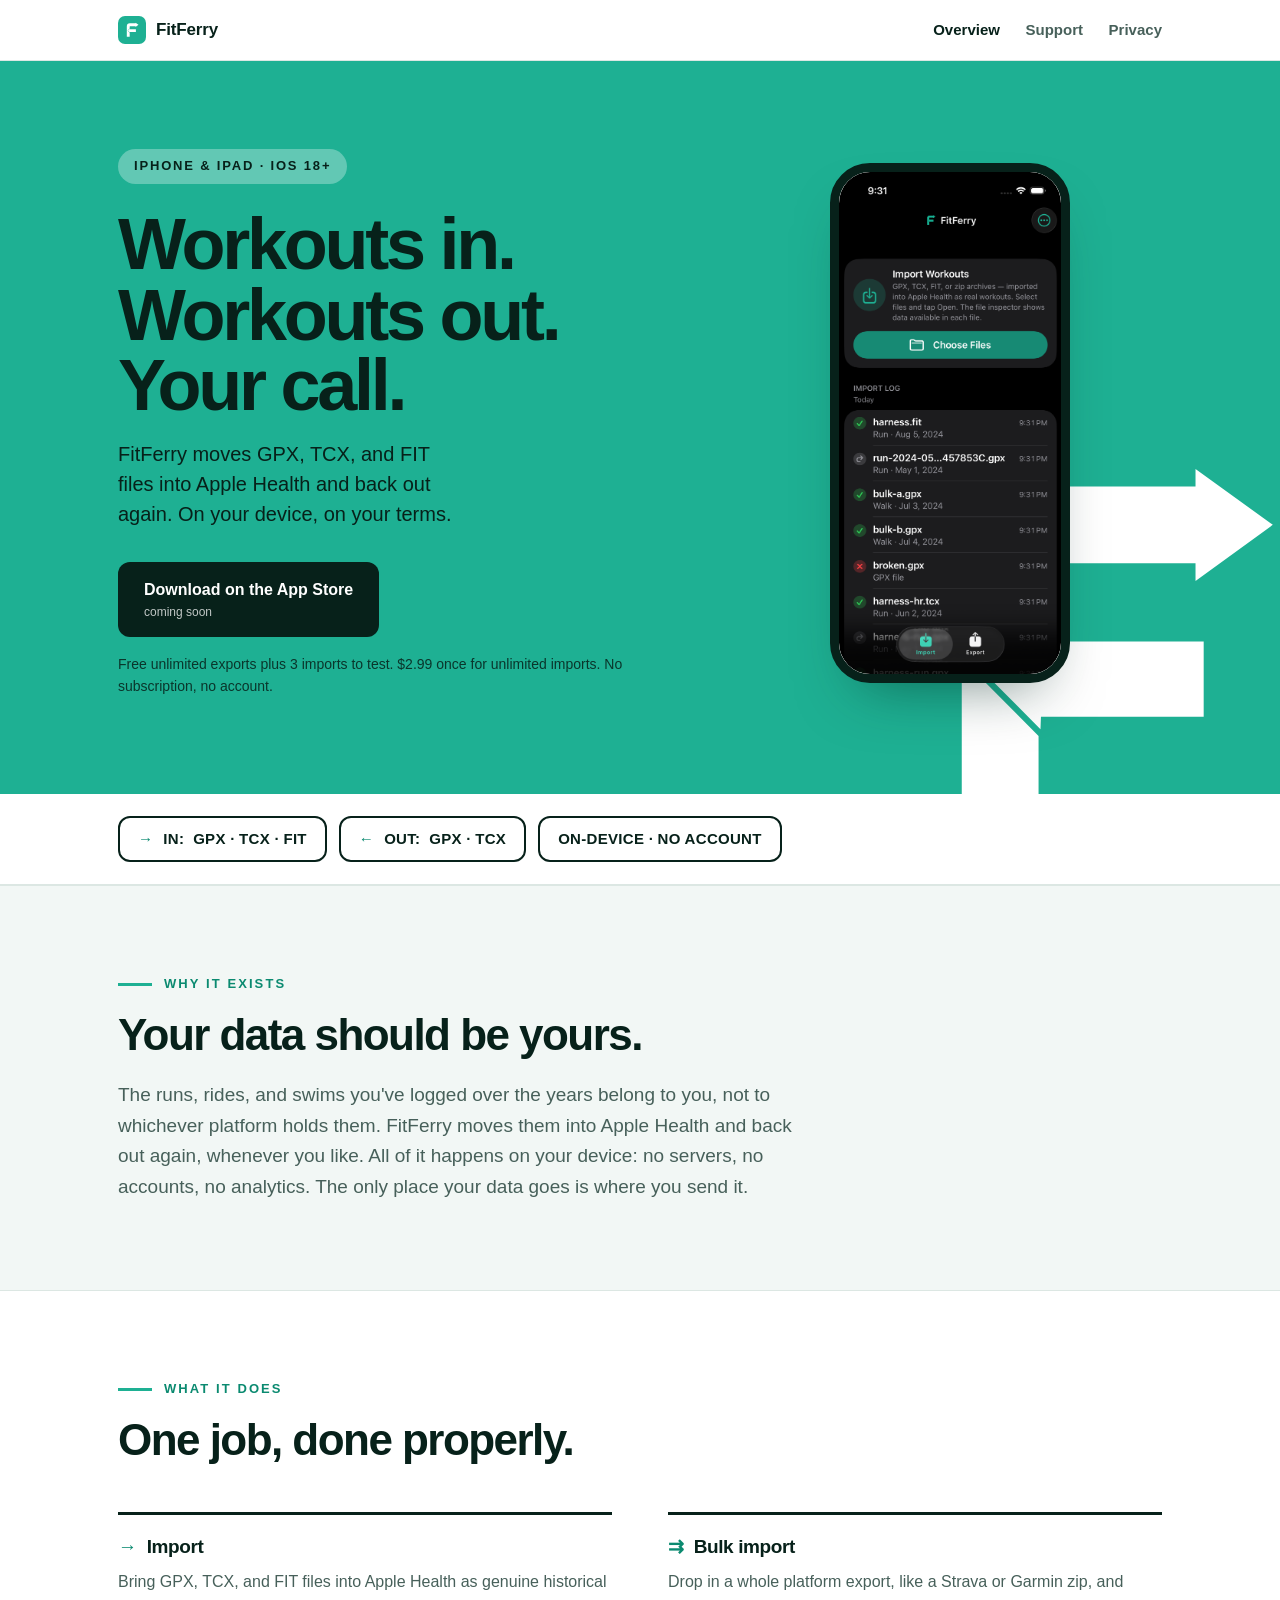
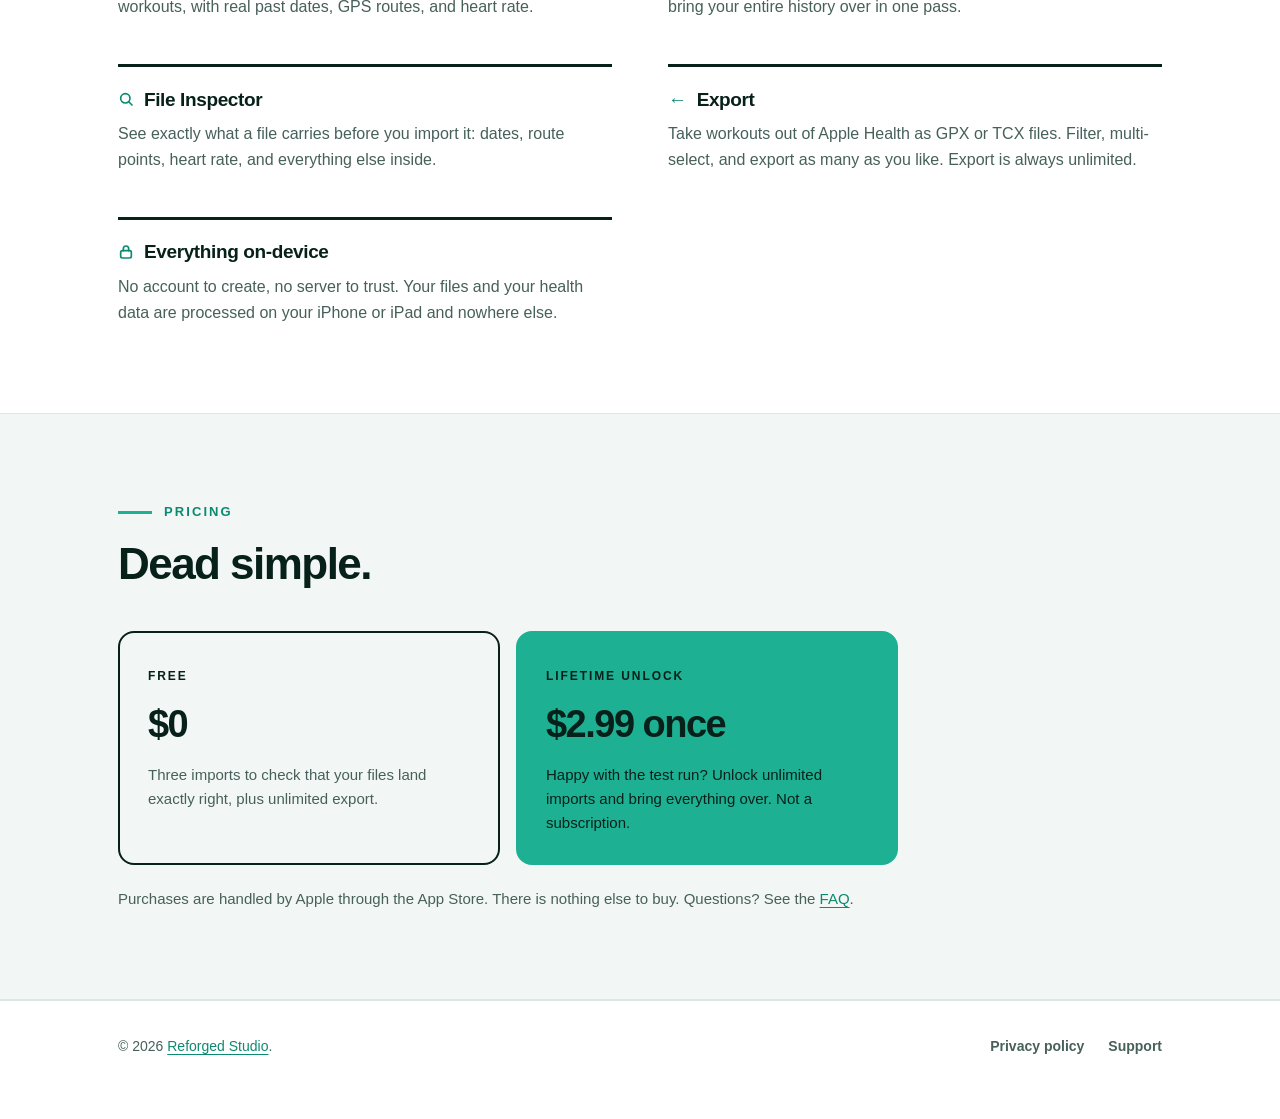
==== commit e35c121d: "Add files via upload" ====
--- a/fitferry/index.html
+++ b/fitferry/index.html
@@ -144,7 +144,7 @@
 
   <footer class="site-footer">
     <div class="wrap">
-      <p>© 2026 Reforged Studio.</p>
+      <p>© 2026 <a href="https://reforged.studio/">Reforged Studio</a>.</p>
       <nav class="footer-nav" aria-label="Footer">
         <a href="privacy.html">Privacy policy</a>
         <a href="support.html">Support</a>
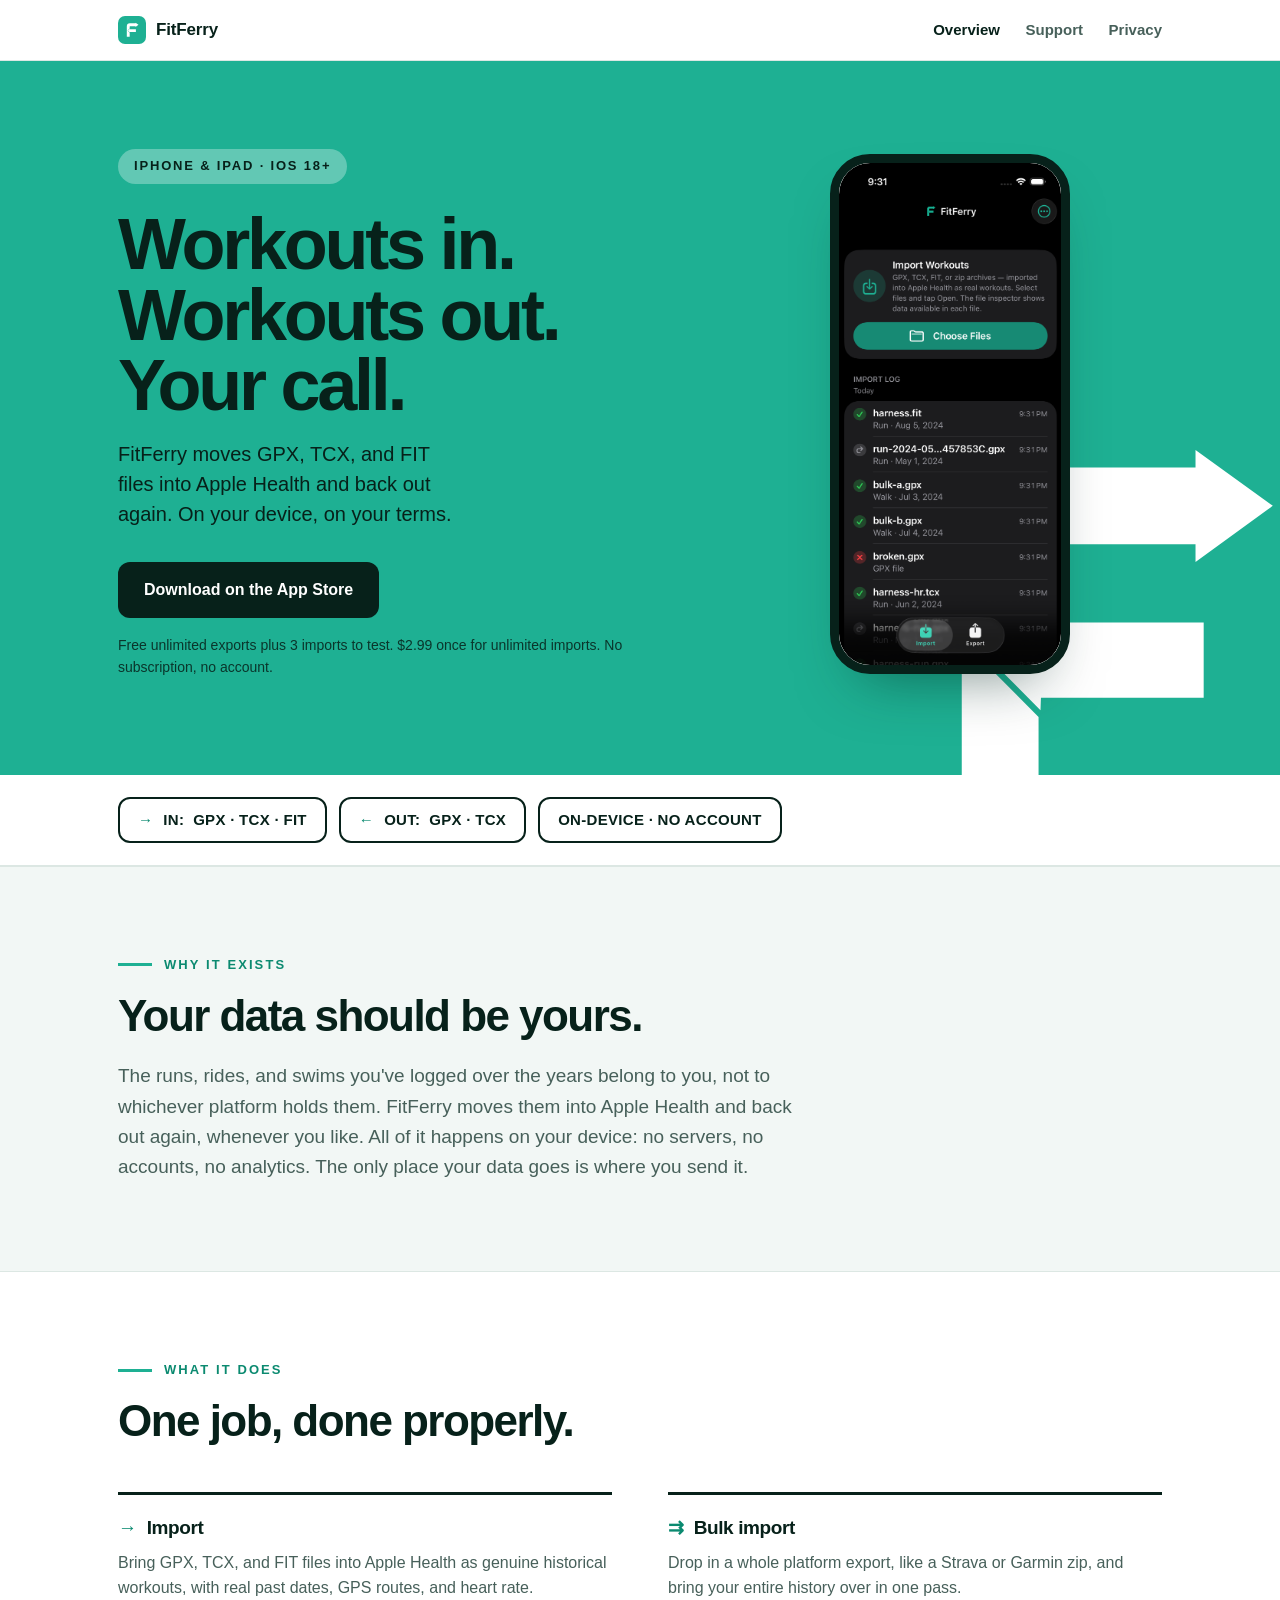
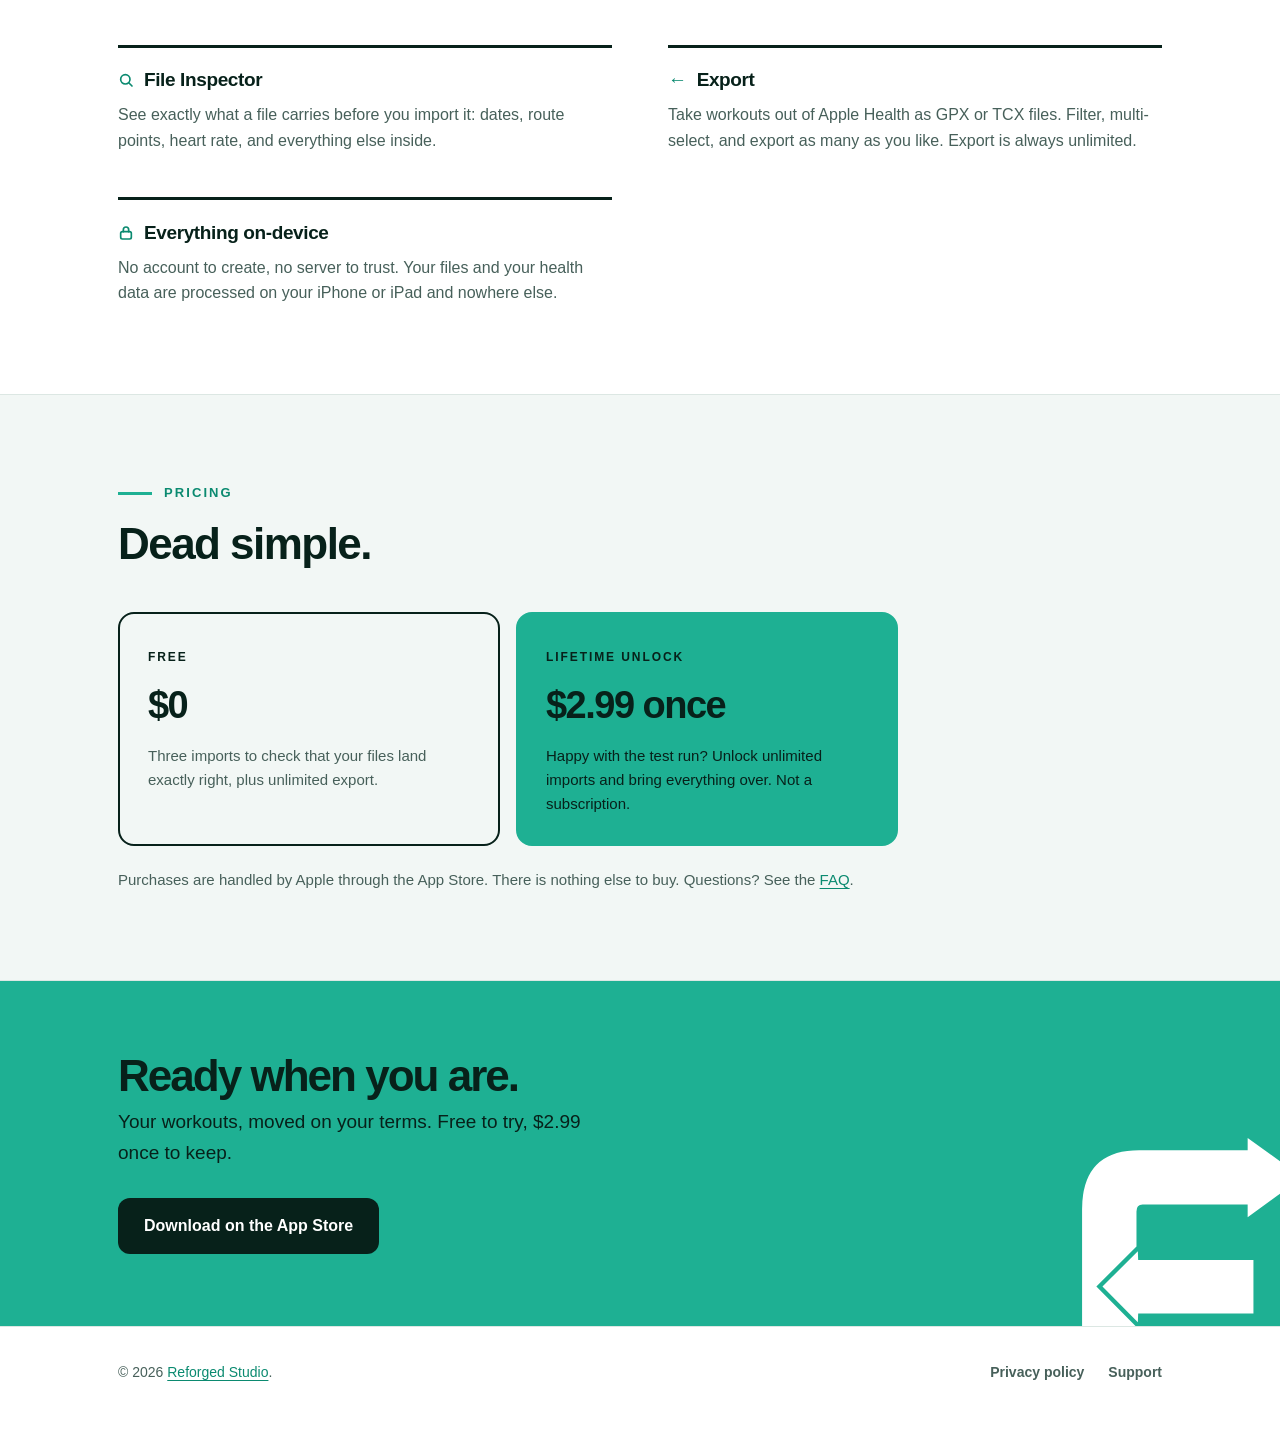
==== commit f2d8e03e: "Add files via upload" ====
--- a/fitferry/index.html
+++ b/fitferry/index.html
@@ -45,11 +45,7 @@
           <h1>Workouts in.<br>Workouts out.<br>Your call.</h1>
           <p class="sub">FitFerry moves GPX, TCX, and FIT files into Apple Health and back out again. On your device, on your terms.</p>
 
-          <!-- PLACEHOLDER: App Store badge.
-               Replace this <a> with the official "Download on the App Store" badge
-               (SVG from https://developer.apple.com/app-store/marketing/guidelines/)
-               and set href to the real App Store product URL. -->
-          <a class="cta" href="#">Download on the App Store<small>coming soon</small></a>
+          <a class="cta" href="https://apps.apple.com/us/app/fitferry/id6790206124">Download on the App Store</a>
 
           <p class="fine">Free unlimited exports plus 3 imports to test. $2.99 once for unlimited imports. No subscription, no account.</p>
         </div>
@@ -140,6 +136,19 @@
       </div>
     </section>
 
+    <!-- ================= Closing CTA ================= -->
+    <section class="cta-band" aria-labelledby="cta-heading">
+      <svg class="big-f" viewBox="0 0 100 100" aria-hidden="true">
+        <path fill="#fff" d="M86 21 L69.9 9.4 L69.9 13 L38 13 Q21.2 13 21.2 30.4 L21.2 87 L37.2 87 L37.2 65 L25.4 53.1 L37.2 41.3 L37.2 31 Q37.2 29 39 29 L69.9 29 L69.9 32.7 Z"/>
+        <path fill="#fff" d="M27.2 53.1 L37.6 42.7 L37.7 45.3 L71.6 45.3 L71.6 61 L37.7 61 L37.6 63.6 Z"/>
+      </svg>
+      <div class="wrap">
+        <h2 id="cta-heading">Ready when you are.</h2>
+        <p class="sub">Your workouts, moved on your terms. Free to try, $2.99 once to keep.</p>
+        <a class="cta" href="https://apps.apple.com/us/app/fitferry/id6790206124">Download on the App Store</a>
+      </div>
+    </section>
+
   </main>
 
   <footer class="site-footer">
--- a/fitferry/styles.css
+++ b/fitferry/styles.css
@@ -193,6 +193,23 @@
 .big-f { position: absolute; right: -60px; bottom: -110px; width: 480px; }
 .page-hero .big-f { width: 300px; right: -70px; bottom: -130px; }
 
+/* Closing CTA band: same green-block language as the hero */
+.cta-band {
+  background: var(--green); color: var(--hero-ink);
+  position: relative; overflow: hidden;
+}
+.cta-band .wrap {
+  position: relative; z-index: 1;
+  padding-top: clamp(3rem, 7vw, 4.5rem);
+  padding-bottom: clamp(3rem, 7vw, 4.5rem);
+}
+.cta-band h2 { letter-spacing: -0.045em; margin-bottom: 0.5rem; }
+.cta-band .sub {
+  font-size: 1.1875rem; font-weight: 500; max-width: 44ch;
+  margin-bottom: 1.9rem; text-wrap: pretty;
+}
+.cta-band .big-f { width: 340px; right: -70px; bottom: -120px; }
+
 /* Device frame (screenshot placeholder) */
 .device {
   justify-self: center; position: relative; z-index: 1;
@@ -354,7 +371,7 @@
 /* ---- Print (the privacy policy is a document people may print) ------------- */
 
 @media print {
-  .site-header, .site-footer, .signs, .big-f { display: none; }
+  .site-header, .site-footer, .signs, .big-f, .cta-band { display: none; }
   body { background: #fff; color: #000; }
   .hero, .page-hero { background: #fff; color: #000; }
   .doc p, .doc li { color: #222; }
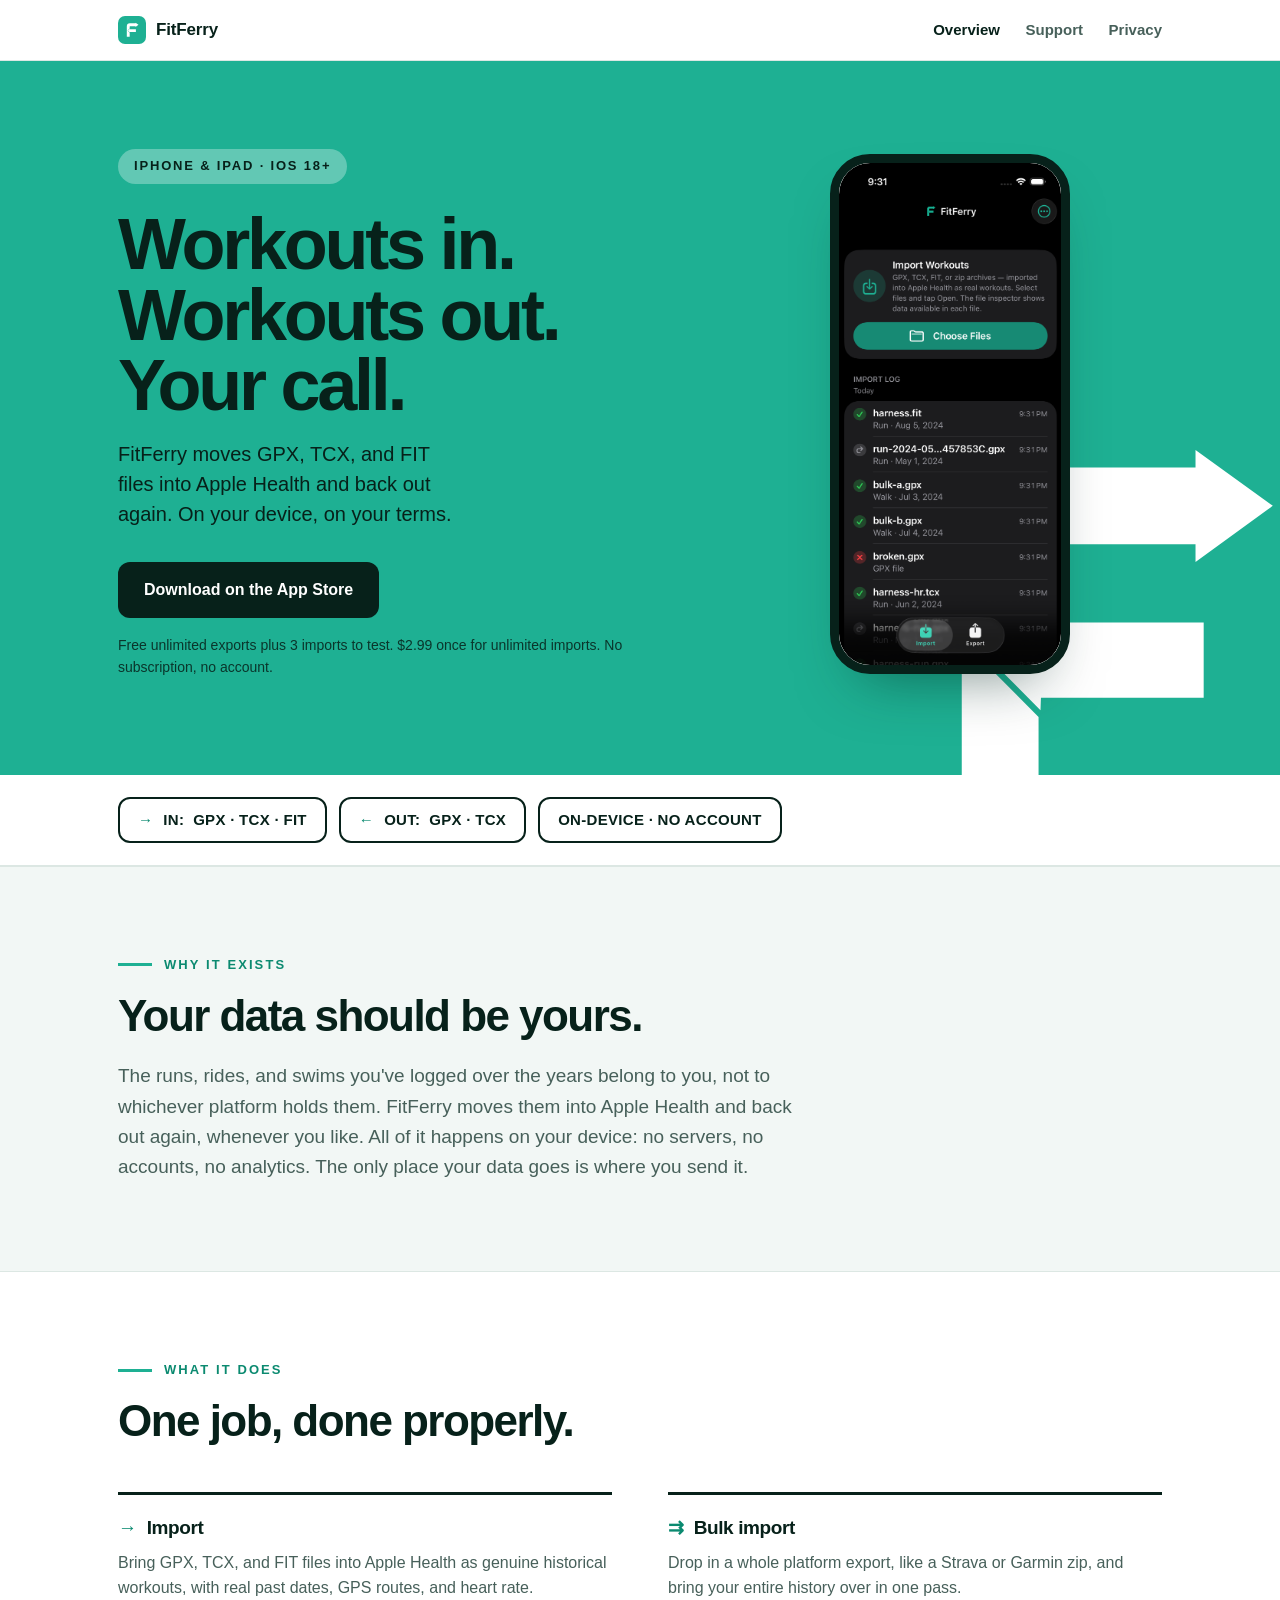
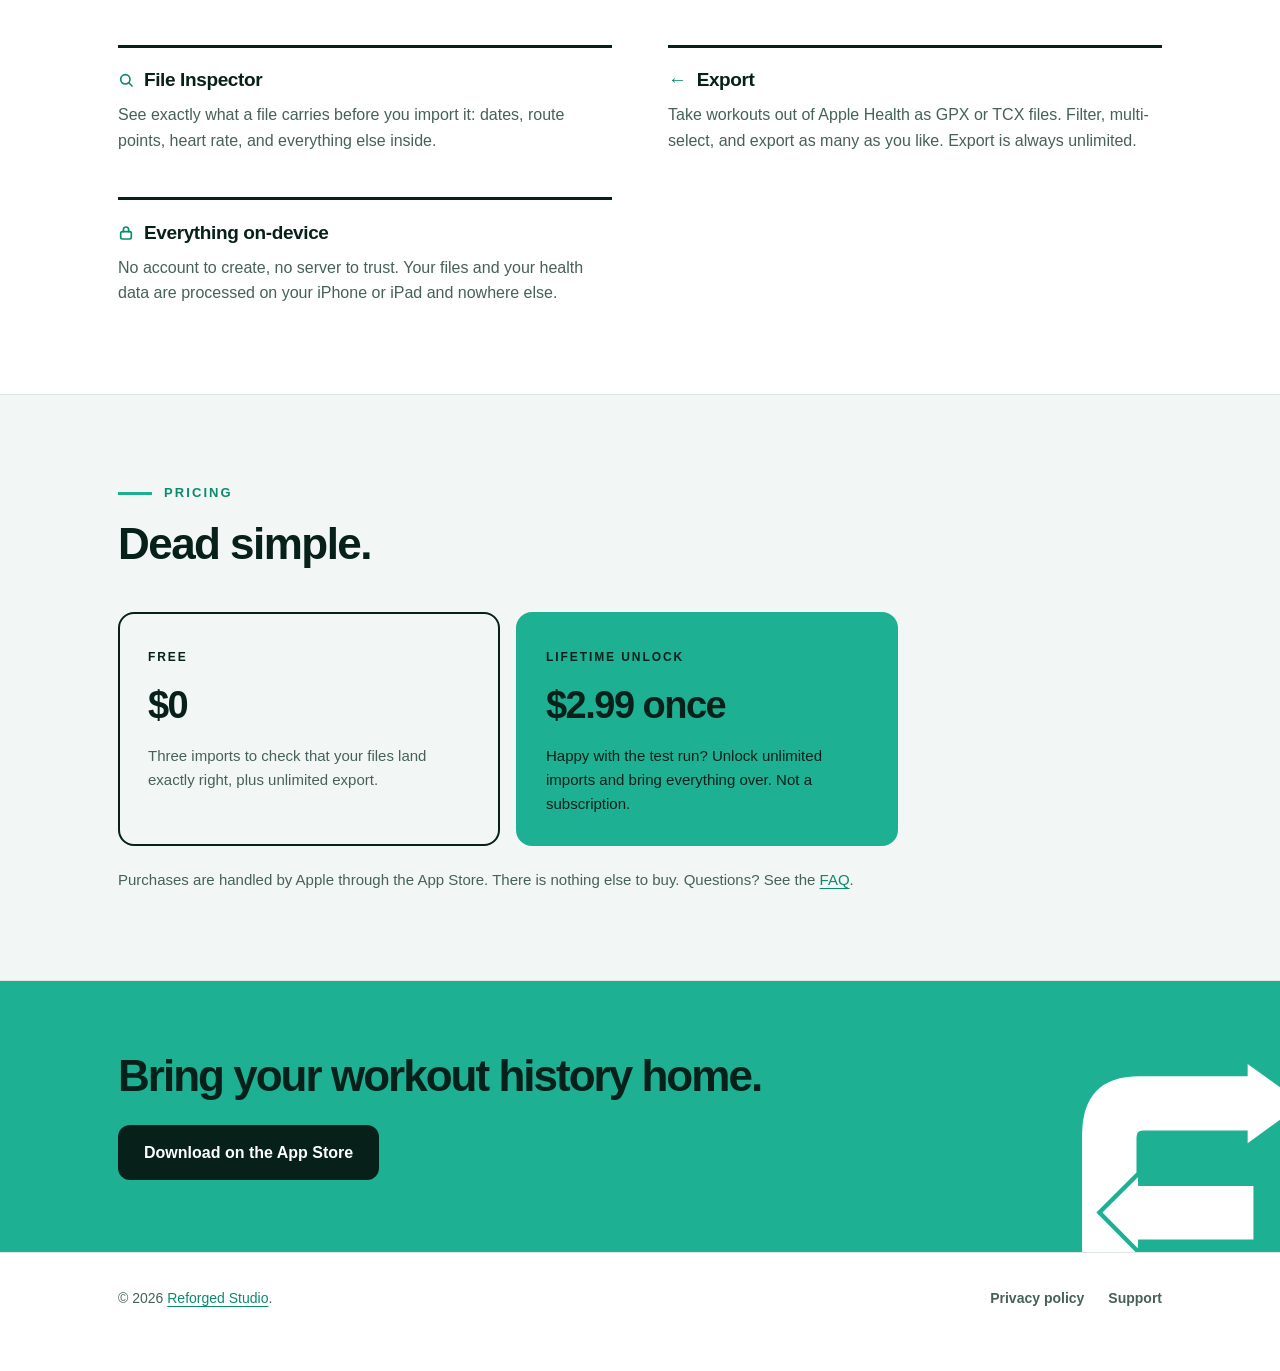
==== commit e7607cf8: "Add files via upload" ====
--- a/fitferry/index.html
+++ b/fitferry/index.html
@@ -143,8 +143,7 @@
         <path fill="#fff" d="M27.2 53.1 L37.6 42.7 L37.7 45.3 L71.6 45.3 L71.6 61 L37.7 61 L37.6 63.6 Z"/>
       </svg>
       <div class="wrap">
-        <h2 id="cta-heading">Ready when you are.</h2>
-        <p class="sub">Your workouts, moved on your terms. Free to try, $2.99 once to keep.</p>
+        <h2 id="cta-heading">Bring your workout history home.</h2>
         <a class="cta" href="https://apps.apple.com/us/app/fitferry/id6790206124">Download on the App Store</a>
       </div>
     </section>
--- a/fitferry/styles.css
+++ b/fitferry/styles.css
@@ -203,11 +203,7 @@
   padding-top: clamp(3rem, 7vw, 4.5rem);
   padding-bottom: clamp(3rem, 7vw, 4.5rem);
 }
-.cta-band h2 { letter-spacing: -0.045em; margin-bottom: 0.5rem; }
-.cta-band .sub {
-  font-size: 1.1875rem; font-weight: 500; max-width: 44ch;
-  margin-bottom: 1.9rem; text-wrap: pretty;
-}
+.cta-band h2 { letter-spacing: -0.045em; margin-bottom: 1.6rem; }
 .cta-band .big-f { width: 340px; right: -70px; bottom: -120px; }
 
 /* Device frame (screenshot placeholder) */
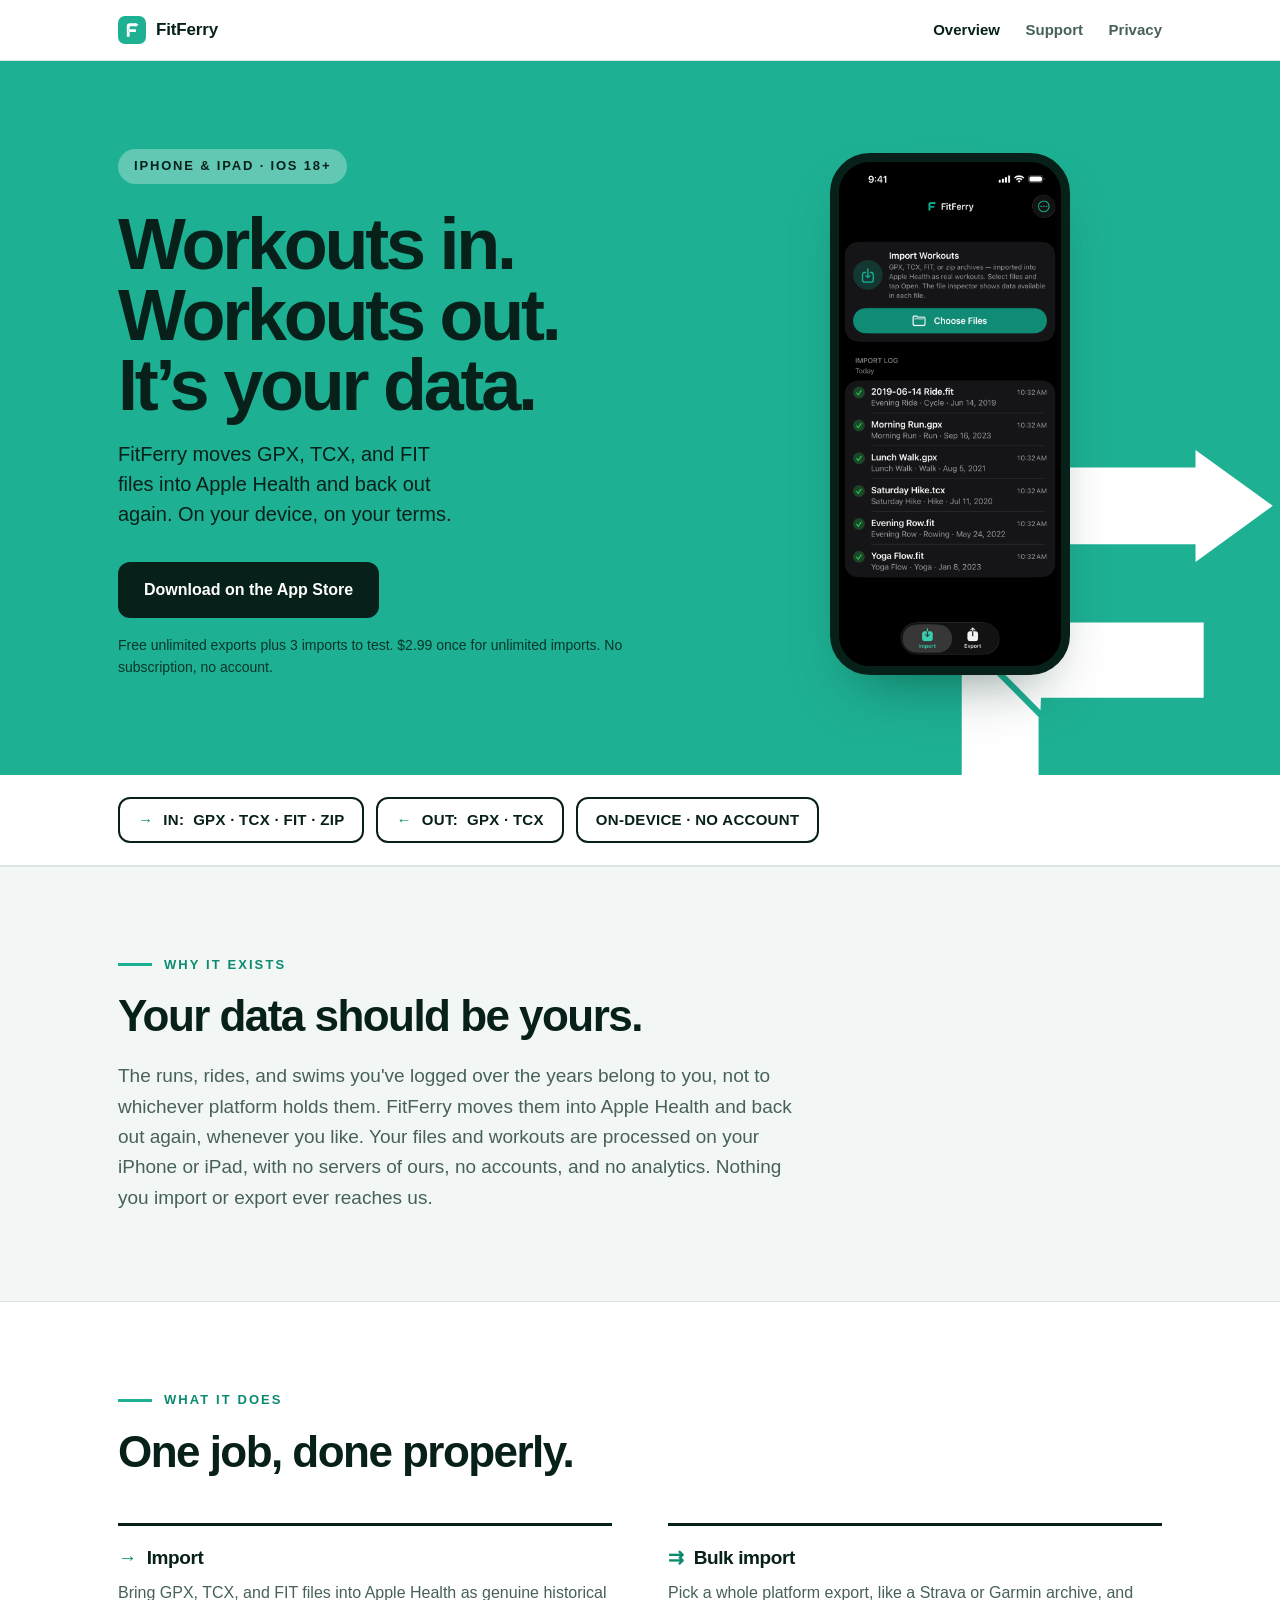
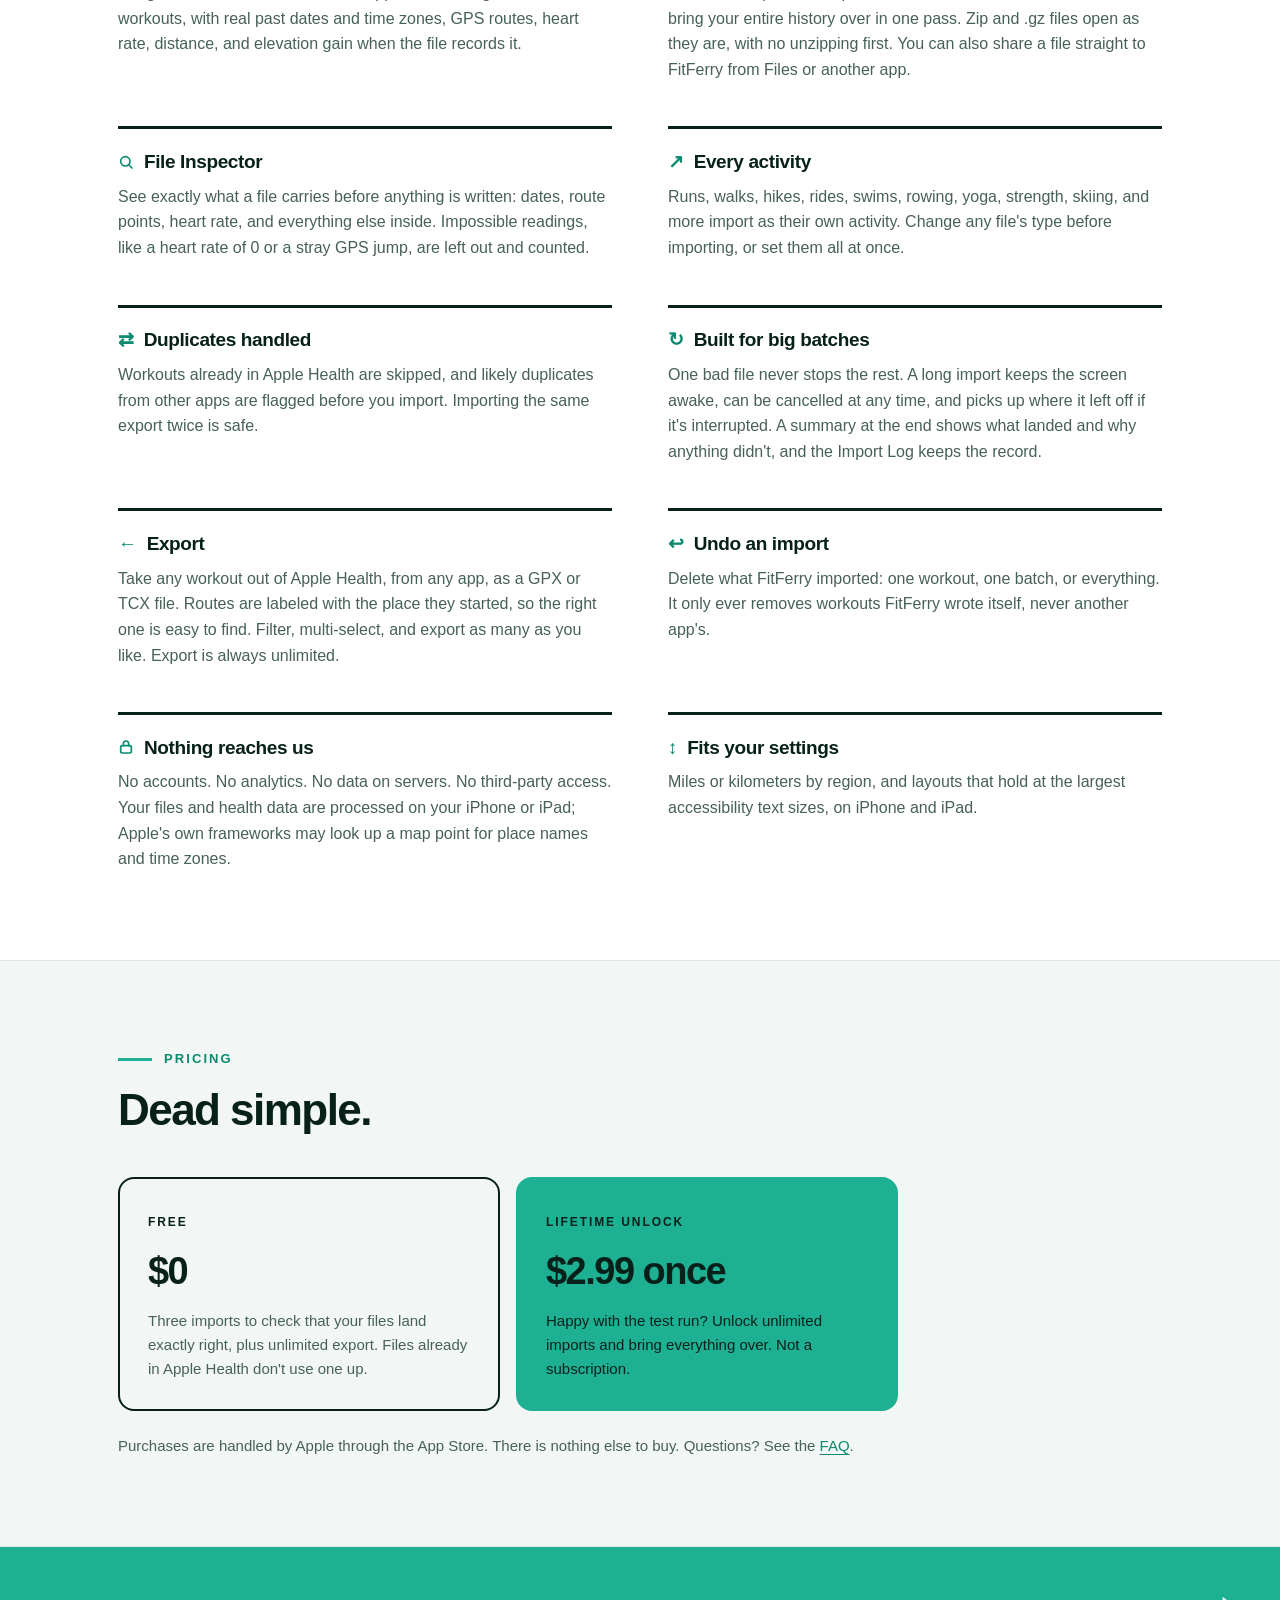
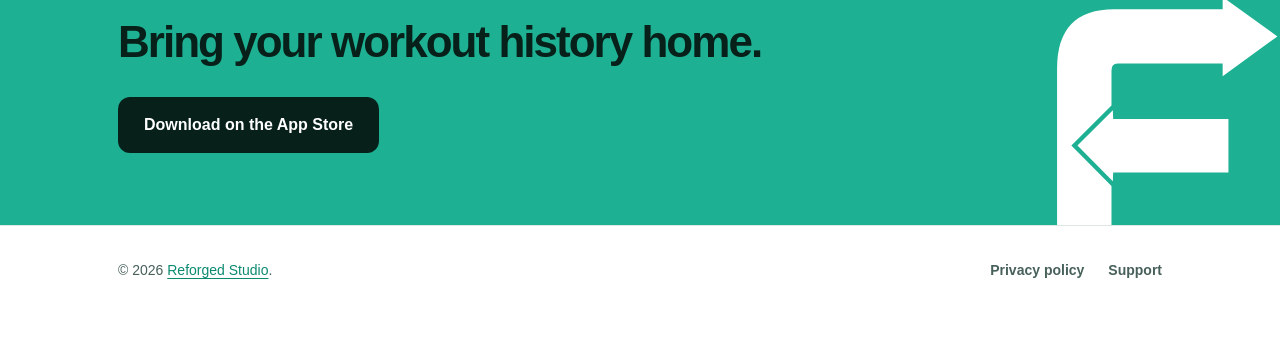
==== commit 9603077d: "FitFerry pages: 1.1 accuracy pass, new headline, dark hero screenshot, privacy wording" ====
--- a/fitferry/index.html
+++ b/fitferry/index.html
@@ -4,7 +4,7 @@
   <meta charset="utf-8">
   <meta name="viewport" content="width=device-width, initial-scale=1">
   <title>FitFerry — Move workouts in and out of Apple Health</title>
-  <meta name="description" content="FitFerry imports GPX, TCX, and FIT files into Apple Health as real historical workouts, and exports them back out. Everything on your device. No account, no subscription.">
+  <meta name="description" content="FitFerry imports GPX, TCX, and FIT files into Apple Health as real historical workouts, and exports them back out. No accounts, no analytics, no servers of ours. No subscription.">
   <meta name="theme-color" content="#1EB093">
   <link rel="icon" href="data:image/svg+xml,<svg xmlns='http://www.w3.org/2000/svg' viewBox='0 0 100 100'><rect width='100' height='100' rx='20' fill='%231EB093'/><path fill='%23fff' d='M86 21 L69.9 9.4 L69.9 13 L38 13 Q21.2 13 21.2 30.4 L21.2 87 L37.2 87 L37.2 65 L25.4 53.1 L37.2 41.3 L37.2 31 Q37.2 29 39 29 L69.9 29 L69.9 32.7 Z'/><path fill='%23fff' d='M27.2 53.1 L37.6 42.7 L37.7 45.3 L71.6 45.3 L71.6 61 L37.7 61 L37.6 63.6 Z'/></svg>">
   <link rel="stylesheet" href="styles.css">
@@ -42,7 +42,7 @@
       <div class="wrap">
         <div>
           <span class="tag">iPhone &amp; iPad · iOS 18+</span>
-          <h1>Workouts in.<br>Workouts out.<br>Your call.</h1>
+          <h1>Workouts in.<br>Workouts out.<br>It&rsquo;s your data.</h1>
           <p class="sub">FitFerry moves GPX, TCX, and FIT files into Apple Health and back out again. On your device, on your terms.</p>
 
           <a class="cta" href="https://apps.apple.com/us/app/fitferry/id6790206124">Download on the App Store</a>
@@ -50,12 +50,12 @@
           <p class="fine">Free unlimited exports plus 3 imports to test. $2.99 once for unlimited imports. No subscription, no account.</p>
         </div>
 
-        <!-- PLACEHOLDER: hero screenshot.
-             Replace the inner text with an <img> of the app's main screen.
-             Intended asset: iPhone screenshot, 1290 × 2796 px (6.7-inch),
-             displayed inside this CSS device frame. Include descriptive alt text. -->
+        <!-- Hero screenshot: the App Store set's Import Log shot (FitFerry repo,
+             docs/screenshots/appstore/dark/iphone-03-import-log-tile.png, 1320 × 2868),
+             scaled to 720 px wide. Synthetic data only. The filename carries
+             the version so cached copies stop serving. -->
         <div class="device">
-          <img src="hero-screenshot.png" alt="FitFerry's import screen showing a file inspector with GPS route, heart rate, and elevation data" width="1290" height="2796">
+          <img src="hero-screenshot-11-dark.png" alt="FitFerry's Import screen in dark mode: a Choose Files button above the Import Log, which lists six imported files, each with its activity type and original date" width="720" height="1564">
         </div>
       </div>
     </section>
@@ -63,7 +63,7 @@
     <!-- ================= Signpost row ================= -->
     <div class="signs">
       <div class="wrap">
-        <span class="sign"><span class="arr" aria-hidden="true">→</span> IN:&nbsp;&nbsp;GPX · TCX · FIT</span>
+        <span class="sign"><span class="arr" aria-hidden="true">→</span> IN:&nbsp;&nbsp;GPX · TCX · FIT · ZIP</span>
         <span class="sign"><span class="arr" aria-hidden="true">←</span> OUT:&nbsp;&nbsp;GPX · TCX</span>
         <span class="sign">ON-DEVICE · NO ACCOUNT</span>
       </div>
@@ -74,7 +74,7 @@
       <div class="wrap">
         <span class="eyebrow">Why it exists</span>
         <h2>Your data should be yours.</h2>
-        <p class="lede">The runs, rides, and swims you've logged over the years belong to you, not to whichever platform holds them. FitFerry moves them into Apple Health and back out again, whenever you like. All of it happens on your device: no servers, no accounts, no analytics. The only place your data goes is where you send it.</p>
+        <p class="lede">The runs, rides, and swims you've logged over the years belong to you, not to whichever platform holds them. FitFerry moves them into Apple Health and back out again, whenever you like. Your files and workouts are processed on your iPhone or iPad, with no servers of ours, no accounts, and no analytics. Nothing you import or export ever reaches us.</p>
       </div>
     </section>
 
@@ -87,27 +87,52 @@
         <div class="features-grid">
           <article class="feature">
             <h3><span class="a" aria-hidden="true">→</span> Import</h3>
-            <p>Bring GPX, TCX, and FIT files into Apple Health as genuine historical workouts, with real past dates, GPS routes, and heart rate.</p>
+            <p>Bring GPX, TCX, and FIT files into Apple Health as genuine historical workouts, with real past dates and time zones, GPS routes, heart rate, distance, and elevation gain when the file records it.</p>
           </article>
 
           <article class="feature">
             <h3><span class="a" aria-hidden="true">⇉</span> Bulk import</h3>
-            <p>Drop in a whole platform export, like a Strava or Garmin zip, and bring your entire history over in one pass.</p>
+            <p>Pick a whole platform export, like a Strava or Garmin archive, and bring your entire history over in one pass. Zip and .gz files open as they are, with no unzipping first. You can also share a file straight to FitFerry from Files or another app.</p>
           </article>
 
           <article class="feature">
             <h3><span class="a" aria-hidden="true"><svg width="16" height="16" viewBox="0 0 24 24" fill="none" stroke="currentColor" stroke-width="2.5" stroke-linecap="round" style="position:relative; top:1.5px"><circle cx="11" cy="11" r="7"/><path d="m21 21-4.5-4.5"/></svg></span> File Inspector</h3>
-            <p>See exactly what a file carries before you import it: dates, route points, heart rate, and everything else inside.</p>
+            <p>See exactly what a file carries before anything is written: dates, route points, heart rate, and everything else inside. Impossible readings, like a heart rate of 0 or a stray GPS jump, are left out and counted.</p>
+          </article>
+
+          <article class="feature">
+            <h3><span class="a" aria-hidden="true">↗</span> Every activity</h3>
+            <p>Runs, walks, hikes, rides, swims, rowing, yoga, strength, skiing, and more import as their own activity. Change any file's type before importing, or set them all at once.</p>
+          </article>
+
+          <article class="feature">
+            <h3><span class="a" aria-hidden="true">⇄</span> Duplicates handled</h3>
+            <p>Workouts already in Apple Health are skipped, and likely duplicates from other apps are flagged before you import. Importing the same export twice is safe.</p>
+          </article>
+
+          <article class="feature">
+            <h3><span class="a" aria-hidden="true">↻</span> Built for big batches</h3>
+            <p>One bad file never stops the rest. A long import keeps the screen awake, can be cancelled at any time, and picks up where it left off if it's interrupted. A summary at the end shows what landed and why anything didn't, and the Import Log keeps the record.</p>
           </article>
 
           <article class="feature">
             <h3><span class="a" aria-hidden="true">←</span> Export</h3>
-            <p>Take workouts out of Apple Health as GPX or TCX files. Filter, multi-select, and export as many as you like. Export is always unlimited.</p>
+            <p>Take any workout out of Apple Health, from any app, as a GPX or TCX file. Routes are labeled with the place they started, so the right one is easy to find. Filter, multi-select, and export as many as you like. Export is always unlimited.</p>
           </article>
 
           <article class="feature">
-            <h3><span class="a" aria-hidden="true"><svg width="16" height="16" viewBox="0 0 24 24" fill="none" stroke="currentColor" stroke-width="2.5" stroke-linecap="round" stroke-linejoin="round" style="position:relative; top:1.5px"><rect x="4" y="10" width="16" height="11" rx="2.5"/><path d="M8 10V7a4 4 0 0 1 8 0v3"/></svg></span> Everything on-device</h3>
-            <p>No account to create, no server to trust. Your files and your health data are processed on your iPhone or iPad and nowhere else.</p>
+            <h3><span class="a" aria-hidden="true">↩</span> Undo an import</h3>
+            <p>Delete what FitFerry imported: one workout, one batch, or everything. It only ever removes workouts FitFerry wrote itself, never another app's.</p>
+          </article>
+
+          <article class="feature">
+            <h3><span class="a" aria-hidden="true"><svg width="16" height="16" viewBox="0 0 24 24" fill="none" stroke="currentColor" stroke-width="2.5" stroke-linecap="round" stroke-linejoin="round" style="position:relative; top:1.5px"><rect x="4" y="10" width="16" height="11" rx="2.5"/><path d="M8 10V7a4 4 0 0 1 8 0v3"/></svg></span> Nothing reaches us</h3>
+            <p>No accounts. No analytics. No data on servers. No third-party access. Your files and health data are processed on your iPhone or iPad; Apple's own frameworks may look up a map point for place names and time zones.</p>
+          </article>
+
+          <article class="feature">
+            <h3><span class="a" aria-hidden="true">↕</span> Fits your settings</h3>
+            <p>Miles or kilometers by region, and layouts that hold at the largest accessibility text sizes, on iPhone and iPad.</p>
           </article>
         </div>
       </div>
@@ -123,7 +148,7 @@
           <div class="price">
             <span class="p-label">Free</span>
             <span class="p-num">$0</span>
-            <p>Three imports to check that your files land exactly right, plus unlimited export.</p>
+            <p>Three imports to check that your files land exactly right, plus unlimited export. Files already in Apple Health don't use one up.</p>
           </div>
           <div class="price hot">
             <span class="p-label">Lifetime unlock</span>
--- a/fitferry/styles.css
+++ b/fitferry/styles.css
@@ -189,9 +189,11 @@
 }
 .page-hero .doc-date { font-size: 0.875rem; font-weight: 600; margin: 1.1rem 0 0; opacity: 0.85; }
 
-/* Giant watermark of the app mark, cropped by the block edge */
+/* Giant watermark of the app mark, cropped by the block edge.
+   All blocks crop the same proportion of the mark: ~13% off the right
+   edge, ~23% off the bottom, scaled to each block's mark size. */
 .big-f { position: absolute; right: -60px; bottom: -110px; width: 480px; }
-.page-hero .big-f { width: 300px; right: -70px; bottom: -130px; }
+.page-hero .big-f { width: 300px; right: -40px; bottom: -70px; }
 
 /* Closing CTA band: same green-block language as the hero */
 .cta-band {
@@ -203,15 +205,16 @@
   padding-top: clamp(3rem, 7vw, 4.5rem);
   padding-bottom: clamp(3rem, 7vw, 4.5rem);
 }
-.cta-band h2 { letter-spacing: -0.045em; margin-bottom: 1.6rem; }
-.cta-band .big-f { width: 340px; right: -70px; bottom: -120px; }
+.cta-band h2 { letter-spacing: -0.045em; margin-bottom: 0; }
+.cta-band .cta { margin-top: 2rem; }
+.cta-band .big-f { width: 340px; right: -45px; bottom: -80px; }
 
 /* Device frame (screenshot placeholder) */
 .device {
   justify-self: center; position: relative; z-index: 1;
-  width: min(240px, 64vw); aspect-ratio: 1290 / 2796;
+  width: min(240px, 64vw); aspect-ratio: 1320 / 2868;
   border: 9px solid var(--hero-ink); border-radius: 40px;
-  background: #fff;
+  background: #000;
   overflow: hidden;
   padding: 0;
   box-shadow: 0 30px 60px -30px rgba(4, 40, 32, 0.55);
@@ -352,7 +355,8 @@
 @media (max-width: 860px) {
   .hero .wrap { grid-template-columns: 1fr; }
   .big-f { width: 340px; right: -90px; bottom: -80px; }
-  .page-hero .big-f { width: 240px; right: -80px; bottom: -110px; }
+  .page-hero .big-f { width: 240px; right: -32px; bottom: -55px; }
+  .cta-band .big-f { width: 220px; right: -30px; bottom: -50px; }
   .device { margin-top: 0.5rem; }
   .features-grid { grid-template-columns: 1fr; gap: 2.25rem; }
   .pricing-grid { grid-template-columns: 1fr; }
